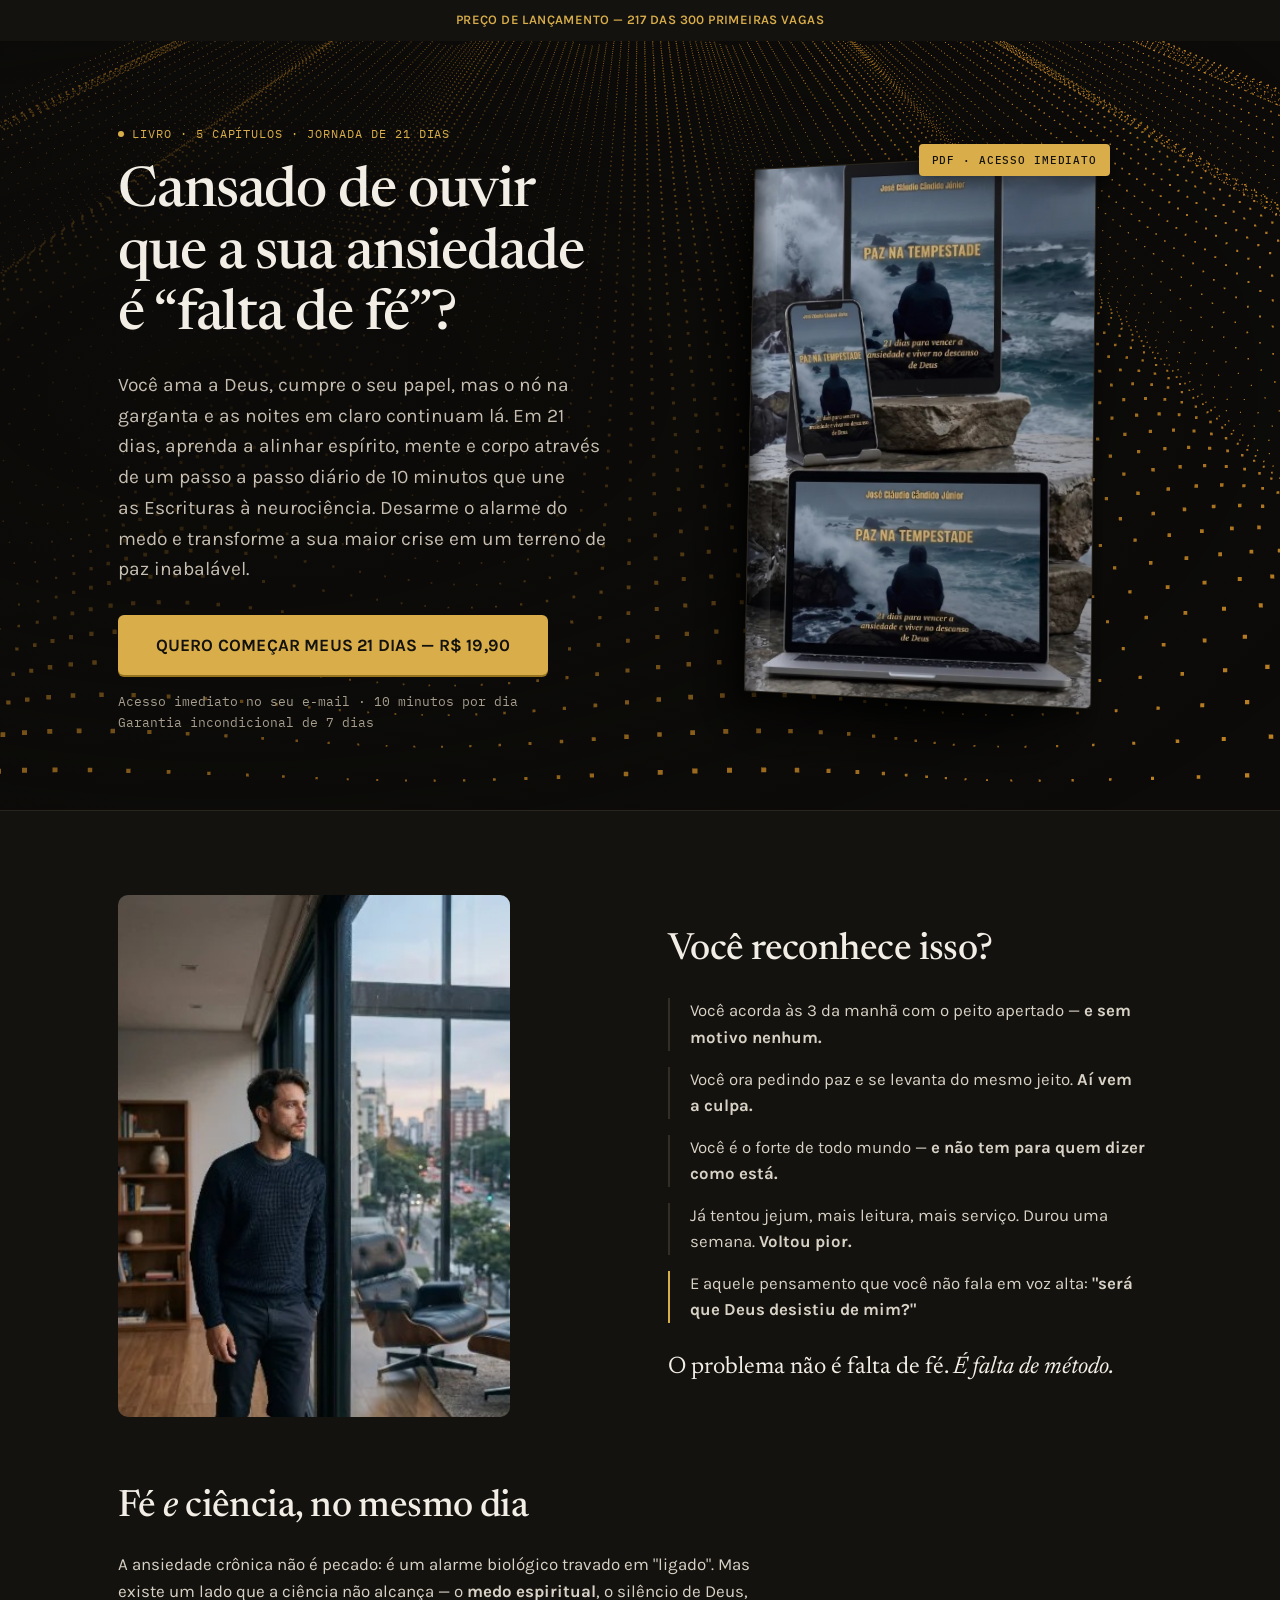
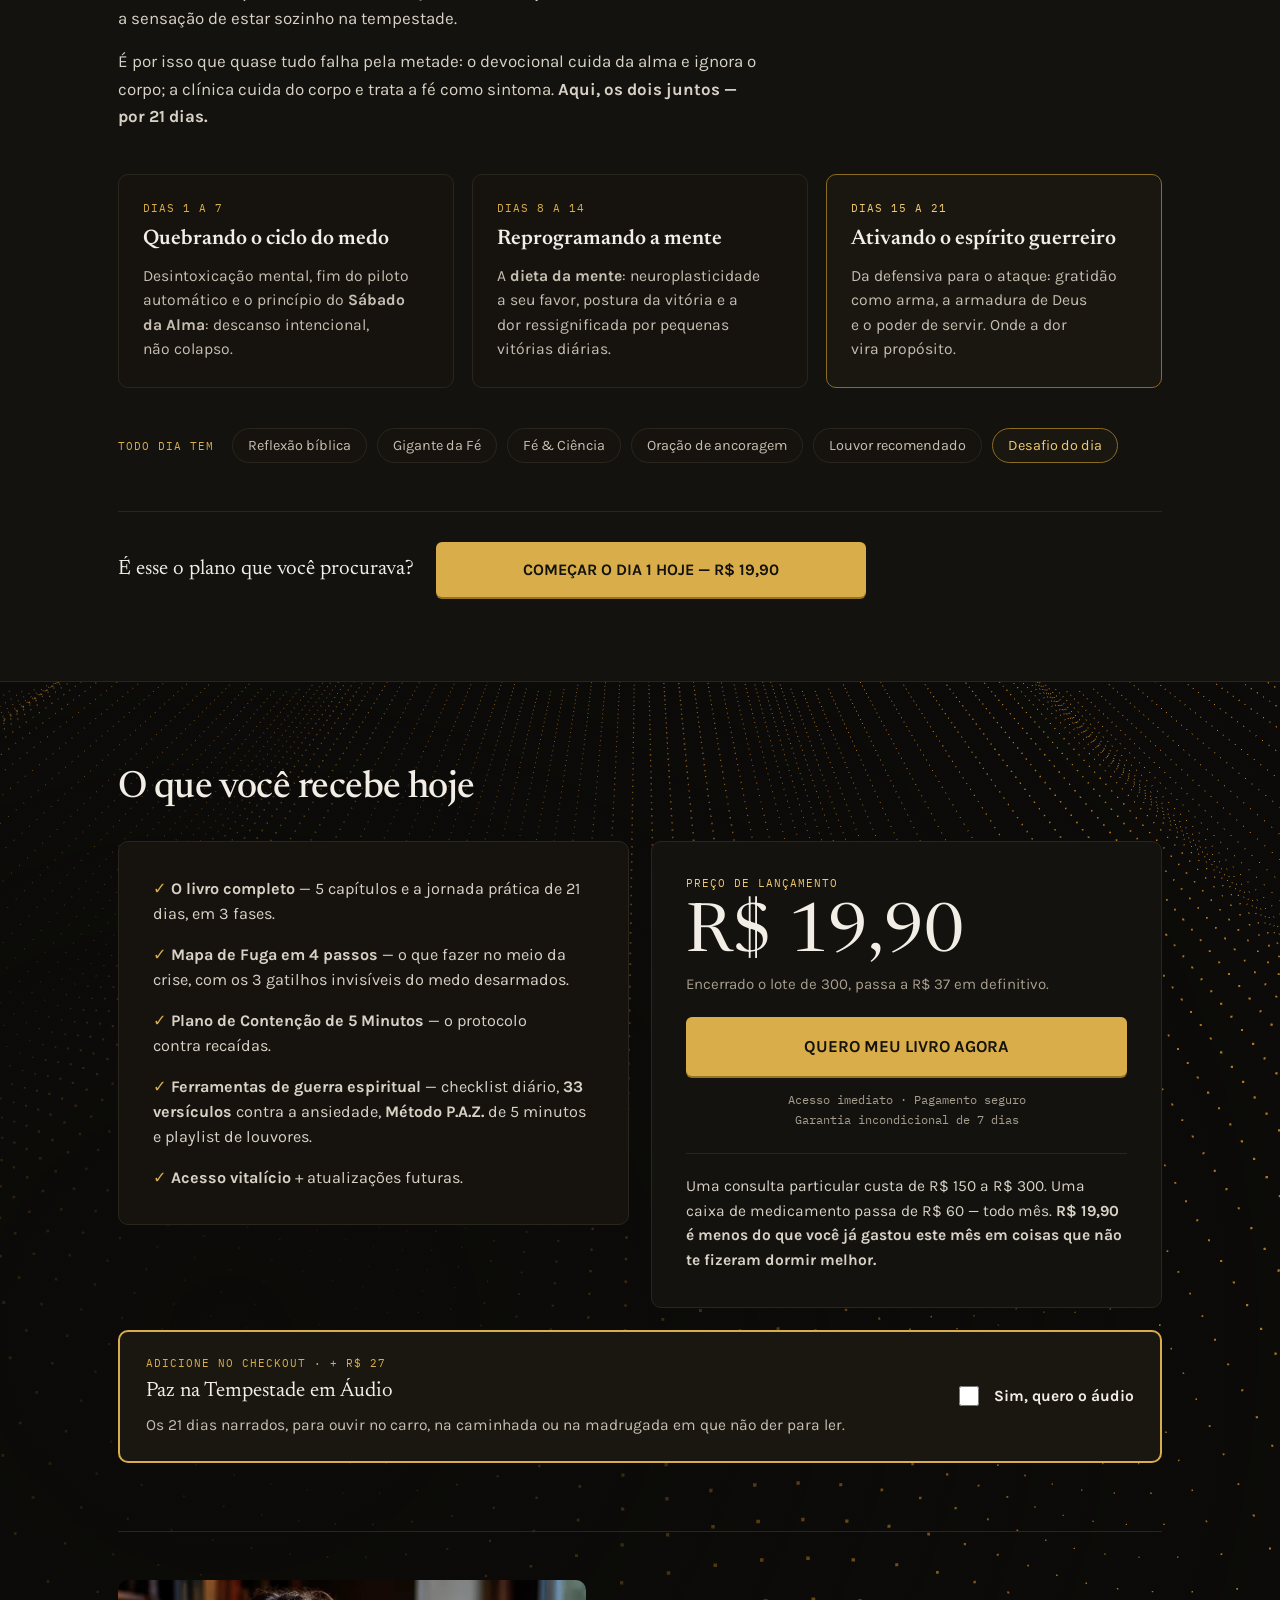
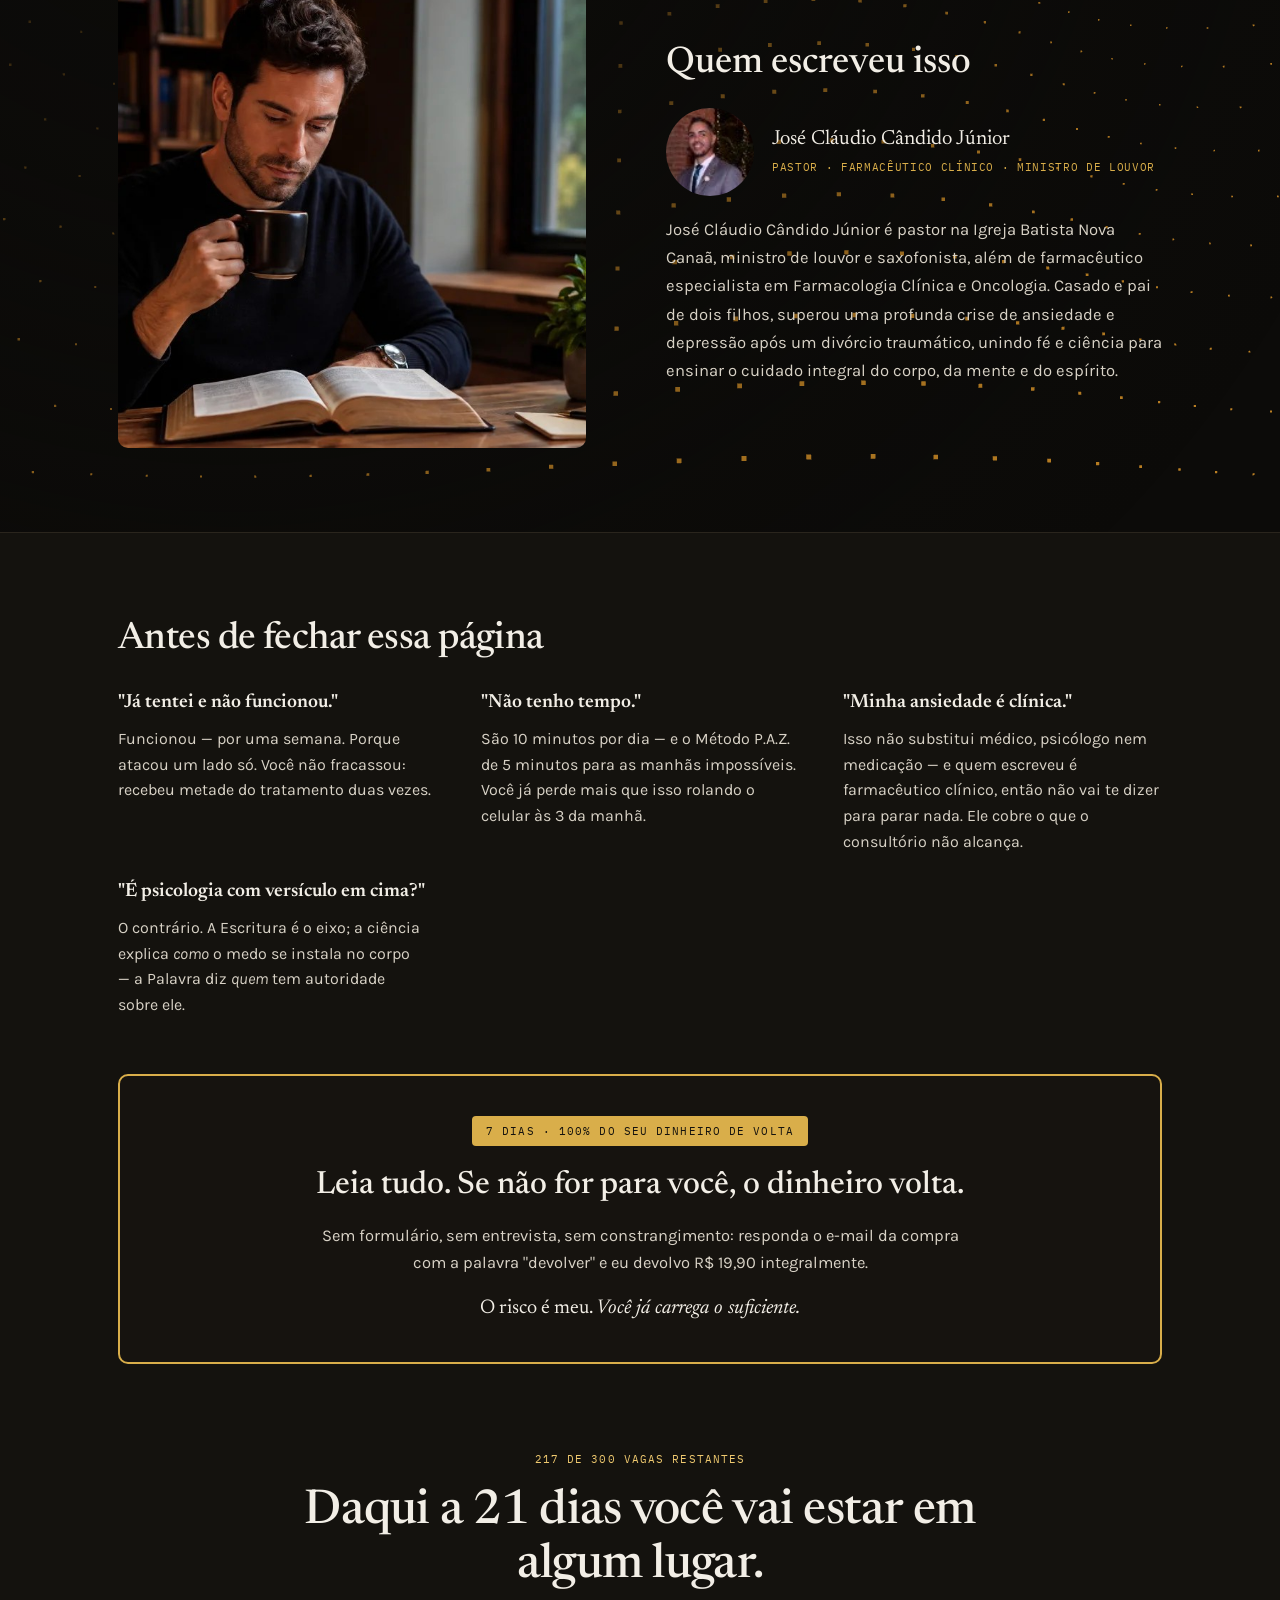
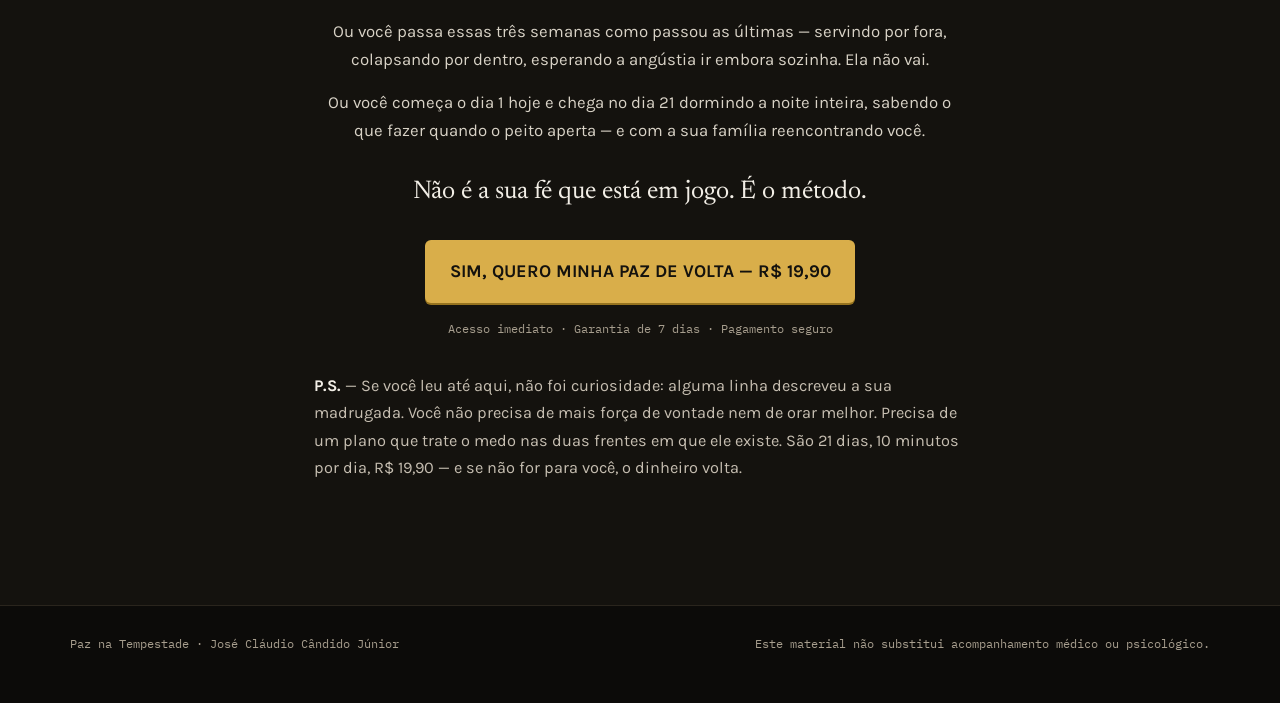
==== index.html @ a3ff8034 "primeira versão" ====
<!DOCTYPE html>
<html lang="pt-BR">
<head>
<meta charset="utf-8" />
<meta name="viewport" content="width=device-width, initial-scale=1" />
<title>Paz na Tempestade — 21 dias para vencer a ansiedade e viver no descanso de Deus</title>
<meta name="description" content="Plano prático de 21 dias que une as Escrituras à neurociência para desarmar o alarme do medo. Livro em PDF com acesso imediato, 10 minutos por dia e garantia de 7 dias." />
<meta name="author" content="José Cláudio Cândido Júnior" />
<meta name="theme-color" content="#0C0B09" />
<meta property="og:type" content="website" />
<meta property="og:title" content="Paz na Tempestade — 21 dias para vencer a ansiedade" />
<meta property="og:description" content="Fé e neurociência no mesmo plano diário de 10 minutos. Acesso imediato e garantia de 7 dias." />
<meta property="og:image" content="img/pazt-capa-ebook.jpg" />
<meta name="twitter:card" content="summary_large_image" />
<link rel="icon" href="img/favicon.svg" type="image/svg+xml" />
<link rel="preconnect" href="https://fonts.googleapis.com" />
<link rel="preconnect" href="https://fonts.gstatic.com" crossorigin />
<link href="https://fonts.googleapis.com/css2?family=Newsreader:ital,opsz,wght@0,6..72,400;0,6..72,500;0,6..72,600;1,6..72,400&amp;family=Karla:wght@400;500;600;700&amp;family=IBM+Plex+Mono:wght@400;500&amp;display=swap" rel="stylesheet" crossorigin="anonymous" />
<link rel="stylesheet" href="style.css" />
</head>
<body>


<div class="c1">

  <div class="c2">
    Preço de lançamento — 217 das 300 primeiras vagas
  </div>

  <section data-screen-label="01 · Promessa" class="c3">
    <div class="c4">
      <particle-wave color="#EFC96F" opacity="0.85" amount="150" class="c5"></particle-wave>
    </div>
    <div class="c6"></div>
    <div class="c7">
    <div class="c8">
      <div class="c9">
        <span class="c10"></span>
        Livro · 5 capítulos · jornada de 21 dias
      </div>
      <h1 class="c11">Cansado de ouvir que a sua ansiedade é “falta de fé”?</h1>
      <p class="c12">Você ama a Deus, cumpre o seu papel, mas o nó na garganta e as noites em claro continuam lá. Em 21 dias, aprenda a alinhar espírito, mente e corpo através de um passo a passo diário de 10 minutos que une as Escrituras à neurociência. Desarme o alarme do medo e transforme a sua maior crise em um terreno de paz inabalável.</p>
      <a href="https://pay.kiwify.com.br/EmpIPGx" target="_blank" rel="noopener" class="c13 h1">QUERO COMEÇAR MEUS 21 DIAS — R$ 19,90</a>
      <p class="c14">Acesso imediato no seu e-mail · 10 minutos por dia<br>Garantia incondicional de 7 dias</p>
    </div>
    <div class="c15">
      <div class="c16">
        <div class="c17"></div>
        <div class="c18">
          <div class="c19"></div>
          <div class="c20">
            <img src="img/pazt-capa-ebook.jpg" alt="Capa do ebook Paz na Tempestade" loading="eager" decoding="async" class="c21">
            <div class="c22"></div>
            <div class="c23"></div>
          </div>
        </div>
        <div class="c24">PDF · acesso imediato</div>
      </div>
    </div>
    </div>
  </section>

  <section data-screen-label="02 · Dor e método" class="c25">
    <div class="c26">
      <div class="c27">
        <div class="c28">
          <img src="img/pazt-dor-orando.jpg" alt="Pessoa orando em oração silenciosa" loading="lazy" decoding="async" class="c21">
        </div>
        <div class="c8">
          <h2 class="c29">Você reconhece isso?</h2>
          <div class="c30">
            <p class="c31">Você acorda às 3 da manhã com o peito apertado — <strong>e sem motivo nenhum.</strong></p>
            <p class="c31">Você ora pedindo paz e se levanta do mesmo jeito. <strong>Aí vem a culpa.</strong></p>
            <p class="c31">Você é o forte de todo mundo — <strong>e não tem para quem dizer como está.</strong></p>
            <p class="c31">Já tentou jejum, mais leitura, mais serviço. Durou uma semana. <strong>Voltou pior.</strong></p>
            <p class="c32">E aquele pensamento que você não fala em voz alta: <strong>"será que Deus desistiu de mim?"</strong></p>
          </div>
          <p class="c33">O problema não é falta de fé. <em>É falta de método.</em></p>
        </div>
      </div>

      <div class="c34">
        <h2 class="c35">Fé <em>e</em> ciência, no mesmo dia</h2>
        <p class="c36">A ansiedade crônica não é pecado: é um alarme biológico travado em "ligado". Mas existe um lado que a ciência não alcança — o <strong>medo espiritual</strong>, o silêncio de Deus, a sensação de estar sozinho na tempestade.</p>
        <p class="c37">É por isso que quase tudo falha pela metade: o devocional cuida da alma e ignora o corpo; a clínica cuida do corpo e trata a fé como sintoma. <strong>Aqui, os dois juntos — por 21 dias.</strong></p>
      </div>

      <div class="c38">
        <div class="c39">
          <div class="c40">Dias 1 a 7</div>
          <h3 class="c41">Quebrando o ciclo do medo</h3>
          <p class="c42">Desintoxicação mental, fim do piloto automático e o princípio do <strong>Sábado da Alma</strong>: descanso intencional, não colapso.</p>
        </div>
        <div class="c39">
          <div class="c40">Dias 8 a 14</div>
          <h3 class="c41">Reprogramando a mente</h3>
          <p class="c42">A <strong>dieta da mente</strong>: neuroplasticidade a seu favor, postura da vitória e a dor ressignificada por pequenas vitórias diárias.</p>
        </div>
        <div class="c43">
          <div class="c44">Dias 15 a 21</div>
          <h3 class="c41">Ativando o espírito guerreiro</h3>
          <p class="c42">Da defensiva para o ataque: gratidão como arma, a armadura de Deus e o poder de servir. Onde a dor vira propósito.</p>
        </div>
      </div>

      <div class="c45">
        <span class="c46">Todo dia tem</span>
        <span class="c47">Reflexão bíblica</span>
        <span class="c47">Gigante da Fé</span>
        <span class="c47">Fé &amp; Ciência</span>
        <span class="c47">Oração de ancoragem</span>
        <span class="c47">Louvor recomendado</span>
        <span class="c48">Desafio do dia</span>
      </div>

      <div class="c49">
        <span class="c50">É esse o plano que você procurava?</span>
        <a href="https://pay.kiwify.com.br/EmpIPGx" target="_blank" rel="noopener" class="c51 h1">COMEÇAR O DIA 1 HOJE — R$ 19,90</a>
      </div>
    </div>
  </section>

  <section id="oferta" data-screen-label="03 · Oferta e autor" class="c3">
    <div class="c4">
      <particle-wave color="#EFC96F" opacity="0.85" amount="150" class="c5"></particle-wave>
    </div>
    <div class="c6"></div>
    <div class="c52">
    <h2 class="c53">O que você recebe hoje</h2>
    <div class="c54">
      <div class="c55">
        <p class="c56"><strong class="c57">✓</strong> <strong>O livro completo</strong> — 5 capítulos e a jornada prática de 21 dias, em 3 fases.</p>
        <p class="c56"><strong class="c57">✓</strong> <strong>Mapa de Fuga em 4 passos</strong> — o que fazer no meio da crise, com os 3 gatilhos invisíveis do medo desarmados.</p>
        <p class="c56"><strong class="c57">✓</strong> <strong>Plano de Contenção de 5 Minutos</strong> — o protocolo contra recaídas.</p>
        <p class="c56"><strong class="c57">✓</strong> <strong>Ferramentas de guerra espiritual</strong> — checklist diário, <strong>33 versículos</strong> contra a ansiedade, <strong>Método P.A.Z.</strong> de 5 minutos e playlist de louvores.</p>
        <p class="c56"><strong class="c57">✓</strong> <strong>Acesso vitalício</strong> + atualizações futuras.</p>
      </div>
      <div class="c58">
        <div class="c59">Preço de lançamento</div>
        <div class="c60">R$ 19,90</div>
        <div class="c61">Encerrado o lote de 300, passa a R$ 37 em definitivo.</div>
        <a href="https://pay.kiwify.com.br/EmpIPGx" target="_blank" rel="noopener" class="c62 h1">QUERO MEU LIVRO AGORA</a>
        <p class="c63">Acesso imediato · Pagamento seguro<br>Garantia incondicional de 7 dias</p>
        <p class="c64">Uma consulta particular custa de R$ 150 a R$ 300. Uma caixa de medicamento passa de R$ 60 — todo mês. <strong>R$ 19,90 é menos do que você já gastou este mês em coisas que não te fizeram dormir melhor.</strong></p>
      </div>
    </div>

      <div class="c65">
        <div class="c66">
          <div class="c67">Adicione no checkout · + R$ 27</div>
          <div class="c68">Paz na Tempestade em Áudio</div>
          <p class="c69">Os 21 dias narrados, para ouvir no carro, na caminhada ou na madrugada em que não der para ler.</p>
        </div>
        <label class="c70">
          <input type="checkbox" class="c71">
          Sim, quero o áudio
        </label>
      </div>

    <div class="c72">
      <div class="c73">
        <img src="img/pazt-prova-biblia.jpg" alt="Pessoa lendo a Bíblia pela manhã" loading="lazy" decoding="async" class="c21">
      </div>
      <div class="c8">
        <h2 class="c74">Quem escreveu isso</h2>
        <div class="c75">
          <div class="c76">
            <img src="img/pazt-autor-retrato.jpg" alt="Retrato de José Cláudio Cândido Júnior" loading="lazy" decoding="async" class="c77">
          </div>
          <div>
            <div class="c78">José Cláudio Cândido Júnior</div>
            <div class="c79">Pastor · farmacêutico clínico · ministro de louvor</div>
          </div>
        </div>
        <p class="c80">José Cláudio Cândido Júnior é pastor na Igreja Batista Nova Canaã, ministro de louvor e saxofonista, além de farmacêutico especialista em Farmacologia Clínica e Oncologia. Casado e pai de dois filhos, superou uma profunda crise de ansiedade e depressão após um divórcio traumático, unindo fé e ciência para ensinar o cuidado integral do corpo, da mente e do espírito.</p>
      </div>
    </div>
    </div>
  </section>

  <section data-screen-label="04 · Objeções e decisão" class="c81">
    <div class="c26">
      <h2 class="c53">Antes de fechar essa página</h2>
      <div class="c82">
        <div>
          <h3 class="c83">"Já tentei e não funcionou."</h3>
          <p class="c84">Funcionou — por uma semana. Porque atacou um lado só. Você não fracassou: recebeu metade do tratamento duas vezes.</p>
        </div>
        <div>
          <h3 class="c83">"Não tenho tempo."</h3>
          <p class="c84">São 10 minutos por dia — e o Método P.A.Z. de 5 minutos para as manhãs impossíveis. Você já perde mais que isso rolando o celular às 3 da manhã.</p>
        </div>
        <div>
          <h3 class="c83">"Minha ansiedade é clínica."</h3>
          <p class="c84">Isso não substitui médico, psicólogo nem medicação — e quem escreveu é farmacêutico clínico, então não vai te dizer para parar nada. Ele cobre o que o consultório não alcança.</p>
        </div>
        <div>
          <h3 class="c83">"É psicologia com versículo em cima?"</h3>
          <p class="c84">O contrário. A Escritura é o eixo; a ciência explica <em>como</em> o medo se instala no corpo — a Palavra diz <em>quem</em> tem autoridade sobre ele.</p>
        </div>
      </div>

      <div class="c85">
        <div class="c86">7 dias · 100% do seu dinheiro de volta</div>
        <h3 class="c87">Leia tudo. Se não for para você, o dinheiro volta.</h3>
        <p class="c88">Sem formulário, sem entrevista, sem constrangimento: responda o e-mail da compra com a palavra "devolver" e eu devolvo R$ 19,90 integralmente.</p>
        <p class="c89">O risco é meu. <em>Você já carrega o suficiente.</em></p>
      </div>

      <div class="c90">
        <div class="c91">217 de 300 vagas restantes</div>
        <h2 class="c92">Daqui a 21 dias você vai estar em algum lugar.</h2>
        <p class="c93">Ou você passa essas três semanas como passou as últimas — servindo por fora, colapsando por dentro, esperando a angústia ir embora sozinha. Ela não vai.</p>
        <p class="c94">Ou você começa o dia 1 hoje e chega no dia 21 dormindo a noite inteira, sabendo o que fazer quando o peito aperta — e com a sua família reencontrando você.</p>
        <p class="c95">Não é a sua fé que está em jogo. É o método.</p>
        <a href="https://pay.kiwify.com.br/EmpIPGx" target="_blank" rel="noopener" class="c96 h1">SIM, QUERO MINHA PAZ DE VOLTA — R$ 19,90</a>
        <p class="c97">Acesso imediato · Garantia de 7 dias · Pagamento seguro</p>
      </div>

      <p class="c98"><strong class="c99">P.S.</strong> — Se você leu até aqui, não foi curiosidade: alguma linha descreveu a sua madrugada. Você não precisa de mais força de vontade nem de orar melhor. Precisa de um plano que trate o medo nas duas frentes em que ele existe. São 21 dias, 10 minutos por dia, R$ 19,90 — e se não for para você, o dinheiro volta.</p>
    </div>
  </section>

  <footer class="c100">
    <div class="c101">
      <span>Paz na Tempestade · José Cláudio Cândido Júnior</span>
      <span>Este material não substitui acompanhamento médico ou psicológico.</span>
    </div>
  </footer>
</div>


<script type="module" src="script.js"></script>
</body>
</html>
---- style.css ----
/* Paz na Tempestade — estilos da landing page */
*, *::before, *::after { box-sizing: border-box; }
html { scroll-behavior: smooth; }
body { margin: 0; background: #0C0B09; -webkit-font-smoothing: antialiased; -moz-osx-font-smoothing: grayscale; }
img { max-width: 100%; }
p { text-wrap: pretty; }
a { color: #D9AE4A; text-decoration: none; }
a:hover { color: #EFC96F; text-decoration: none; }
canvas { display: block; }

.c1 { font-family: Karla, system-ui, sans-serif; color: #F2EEE6; background: #0C0B09; width: 100%; overflow-x: hidden; }
.c2 { width: 100%; background: #14120E; color: #D9AE4A; padding: 11px 18px; text-align: center; font-size: clamp(11px, 3vw, 13px); letter-spacing: 0.03em; text-transform: uppercase; font-weight: 600; line-height: 1.45; }
.c3 { position: relative; isolation: isolate; overflow: hidden; background: #0C0B09; }
.c4 { position: absolute; inset: 0; z-index: 0; pointer-events: none; display: block; }
.c5 { position:absolute; inset:0; width:100%; height:100%; display:block; }
.c6 { position: absolute; inset: 0; z-index: 1; pointer-events: none; background: radial-gradient(95% 80% at 18% 45%, rgba(12,11,9,0.94) 0%, rgba(12,11,9,0.72) 38%, rgba(12,11,9,0.15) 75%, rgba(12,11,9,0) 100%); }
.c7 { position: relative; z-index: 2; max-width: 1140px; margin: 0 auto; padding: clamp(36px, 6vw, 80px) clamp(20px, 5vw, 48px) clamp(36px, 6vw, 72px); display: grid; grid-template-columns: repeat(auto-fit, minmax(min(100%, 300px), 1fr)); gap: clamp(30px, 5vw, 60px); align-items: center; }
.c8 { min-width: 0; }
.c9 { display: inline-flex; align-items: center; gap: 8px; font-family: 'IBM Plex Mono', monospace; font-size: 12px; letter-spacing: 0.08em; text-transform: uppercase; color: #D9AE4A; margin-bottom: 22px; }
.c10 { width: 6px; height: 6px; border-radius: 50%; background: #D9AE4A; display: inline-block; }
.c11 { font-family: Newsreader, Georgia, serif; font-weight: 500; font-size: clamp(1.95rem, 8vw, 3.5rem); line-height: 1.1; letter-spacing: -0.02em; overflow-wrap: break-word; margin: 0 0 22px; }
.c12 { font-size: clamp(1.05rem, 3.6vw, 1.2rem); line-height: 1.6; color: #C6BEB1; margin: 0 0 30px; max-width: 32em; }
.c13 { display: block; width: 100%; max-width: 430px; text-align: center; background: #D9AE4A; color: #14120E; font-weight: 700; font-size: clamp(0.95rem, 3.4vw, 1.08rem); letter-spacing: 0.01em; padding: 20px 24px; border-radius: 6px; box-shadow: 0 2px 0 #96731F; }
.c14 { font-family: 'IBM Plex Mono', monospace; font-size: 12.5px; color: #A79E8E; margin: 16px 0 0; line-height: 1.7; }
.c15 { min-width: 0; display: flex; align-items: center; justify-content: center; padding: clamp(16px, 4vw, 40px) 0; }
.c16 { position: relative; width: 100%; max-width: 360px; perspective: 1600px; }
.c17 { position: absolute; left: 6%; right: 6%; bottom: -6%; height: 10%; background: radial-gradient(50% 50% at 50% 50%, rgba(0,0,0,0.75), rgba(0,0,0,0) 70%); filter: blur(10px); }
.c18 { position: relative; transform: rotateY(-17deg) rotateX(3deg); transform-style: preserve-3d; box-shadow: -28px 34px 60px rgba(0,0,0,0.6), -6px 8px 18px rgba(0,0,0,0.5); }
.c19 { position: absolute; top: 0; bottom: 0; left: -17px; width: 17px; transform: rotateY(-72deg); transform-origin: right center; background: linear-gradient(90deg, #0A0907 0%, #221D14 55%, #3A3122 100%); border-radius: 2px 0 0 2px; }
.c20 { position: relative; aspect-ratio: 2 / 3; border-radius: 3px 6px 6px 3px; overflow: hidden; background: #14120E; border: 1px solid #2A251D; }
.c21 { position:absolute; inset:0; width:100%; height:100%; object-fit:cover; display:block; }
.c22 { position: absolute; inset: 0; pointer-events: none; background: linear-gradient(105deg, rgba(255,255,255,0.16) 0%, rgba(255,255,255,0.03) 16%, rgba(255,255,255,0) 34%, rgba(0,0,0,0.22) 100%); }
.c23 { position: absolute; top: 0; bottom: 0; left: 0; width: 26px; pointer-events: none; background: linear-gradient(90deg, rgba(0,0,0,0.5) 0%, rgba(0,0,0,0.12) 55%, rgba(255,255,255,0.06) 100%); }
.c24 { position: absolute; top: -14px; right: -14px; background: #D9AE4A; color: #14120E; font-family: 'IBM Plex Mono', monospace; font-size: 11px; font-weight: 500; letter-spacing: 0.08em; text-transform: uppercase; padding: 9px 13px; border-radius: 4px; box-shadow: 0 6px 18px rgba(0,0,0,0.5); }
.c25 { background: #14120E; border-top: 1px solid #2A251D; border-bottom: 1px solid #2A251D; }
.c26 { max-width: 1140px; margin: 0 auto; padding: clamp(44px, 7vw, 84px) clamp(20px, 5vw, 48px); }
.c27 { display: grid; grid-template-columns: repeat(auto-fit, minmax(min(100%, 300px), 1fr)); gap: clamp(30px, 5vw, 56px); align-items: center; }
.c28 { min-width: 0; position: relative; aspect-ratio: 3 / 4; max-height: 58vh; border-radius: 10px; overflow: hidden; }
.c29 { font-family: Newsreader, Georgia, serif; font-weight: 500; font-size: clamp(1.55rem, 6.2vw, 2.35rem); line-height: 1.18; letter-spacing: -0.015em; margin: 0 0 26px; }
.c30 { display: flex; flex-direction: column; gap: 16px; }
.c31 { margin: 0; font-size: 1.05rem; line-height: 1.55; color: #D8D2C6; padding-left: 20px; border-left: 2px solid #332E24; }
.c32 { margin: 0; font-size: 1.05rem; line-height: 1.55; color: #D8D2C6; padding-left: 20px; border-left: 2px solid #D9AE4A; }
.c33 { font-family: Newsreader, Georgia, serif; font-size: clamp(1.2rem, 5vw, 1.5rem); line-height: 1.35; margin: 28px 0 0; color: #F2EEE6; }
.c34 { max-width: 40em; margin: clamp(40px, 6vw, 68px) 0 0; }
.c35 { font-family: Newsreader, Georgia, serif; font-weight: 500; font-size: clamp(1.55rem, 6.2vw, 2.35rem); line-height: 1.18; letter-spacing: -0.015em; margin: 0 0 22px; }
.c36 { font-size: 1.06rem; line-height: 1.6; color: #D8D2C6; margin: 0 0 16px; }
.c37 { font-size: 1.06rem; line-height: 1.6; color: #D8D2C6; margin: 0; }
.c38 { display: grid; grid-template-columns: repeat(auto-fit, minmax(min(100%, 250px), 1fr)); gap: 18px; margin-top: clamp(30px, 4vw, 44px); }
.c39 { background: #16130F; border: 1px solid #2A251D; border-radius: 10px; padding: 26px 24px; }
.c40 { font-family: 'IBM Plex Mono', monospace; font-size: 11px; letter-spacing: 0.09em; text-transform: uppercase; color: #D9AE4A; margin-bottom: 12px; }
.c41 { font-family: Newsreader, Georgia, serif; font-weight: 600; font-size: 1.32rem; line-height: 1.2; margin: 0 0 12px; }
.c42 { margin: 0; font-size: 0.98rem; line-height: 1.55; color: #C6BEB1; }
.c43 { background: #1A1711; border: 1px solid #8A6C22; border-radius: 10px; padding: 26px 24px; }
.c44 { font-family: 'IBM Plex Mono', monospace; font-size: 11px; letter-spacing: 0.09em; text-transform: uppercase; color: #EFC96F; margin-bottom: 12px; }
.c45 { margin-top: clamp(28px, 4vw, 40px); display: flex; flex-wrap: wrap; gap: 12px 10px; align-items: center; }
.c46 { font-family: 'IBM Plex Mono', monospace; font-size: 11px; letter-spacing: 0.09em; text-transform: uppercase; color: #D9AE4A; margin-right: 8px; }
.c47 { border: 1px solid #2A251D; border-radius: 100px; padding: 8px 15px; font-size: 0.9rem; color: #C6BEB1; background: #16130F; }
.c48 { border: 1px solid #8A6C22; border-radius: 100px; padding: 8px 15px; font-size: 0.9rem; color: #EFC96F; background: #1A1711; }
.c49 { display: flex; flex-wrap: wrap; align-items: center; gap: 16px 22px; margin-top: clamp(32px, 4vw, 48px); padding-top: 30px; border-top: 1px solid #2A251D; }
.c50 { font-family: Newsreader, Georgia, serif; font-size: clamp(1.18rem, 4.6vw, 1.3rem); line-height: 1.3; }
.c51 { display: block; width: 100%; max-width: 430px; text-align: center; background: #D9AE4A; color: #14120E; font-weight: 700; font-size: clamp(0.95rem, 3.4vw, 1rem); padding: 18px 24px; border-radius: 6px; box-shadow: 0 2px 0 #96731F; }
.c52 { position: relative; z-index: 2; max-width: 1140px; margin: 0 auto; padding: clamp(44px, 7vw, 84px) clamp(20px, 5vw, 48px); }
.c53 { font-family: Newsreader, Georgia, serif; font-weight: 500; font-size: clamp(1.55rem, 6.2vw, 2.35rem); line-height: 1.18; letter-spacing: -0.015em; margin: 0 0 30px; }
.c54 { display: grid; grid-template-columns: repeat(auto-fit, minmax(min(100%, 300px), 1fr)); gap: 22px; align-items: start; }
.c55 { background: #16130F; border: 1px solid #2A251D; border-radius: 10px; padding: clamp(24px, 3vw, 34px); display: flex; flex-direction: column; gap: 16px; }
.c56 { margin: 0; font-size: 1.01rem; line-height: 1.55; color: #D8D2C6; }
.c57 { color: #D9AE4A; }
.c58 { background: #14120E; border: 1px solid #2A251D; border-radius: 10px; padding: clamp(24px, 3vw, 34px); }
.c59 { font-family: 'IBM Plex Mono', monospace; font-size: 11px; letter-spacing: 0.09em; text-transform: uppercase; color: #EFC96F; }
.c60 { font-family: Newsreader, Georgia, serif; font-size: clamp(2.8rem, 13vw, 4.2rem); line-height: 1; margin: 12px 0 6px; }
.c61 { font-size: 0.94rem; color: #A79E8E; margin-bottom: 24px; }
.c62 { display: block; width: 100%; text-align: center; background: #D9AE4A; color: #14120E; font-weight: 700; font-size: clamp(0.95rem, 3.4vw, 1.05rem); padding: 20px 20px; border-radius: 6px; box-shadow: 0 2px 0 #96731F; }
.c63 { font-family: 'IBM Plex Mono', monospace; font-size: 12px; color: #A79E8E; margin: 14px 0 0; line-height: 1.7; text-align: center; }
.c64 { font-size: 0.97rem; line-height: 1.6; color: #D8D2C6; margin: 22px 0 0; padding-top: 20px; border-top: 1px solid #2A251D; }
.c65 { margin-top: 22px; border: 2px solid #D9AE4A; border-radius: 10px; padding: 24px 26px; background: #1A1711; display: flex; flex-wrap: wrap; gap: 16px 28px; align-items: center; justify-content: space-between; }
.c66 { min-width: 240px; flex: 1 1 300px; }
.c67 { font-family: 'IBM Plex Mono', monospace; font-size: 11px; letter-spacing: 0.09em; text-transform: uppercase; color: #D9AE4A; margin-bottom: 10px; }
.c68 { font-family: Newsreader, Georgia, serif; font-size: 1.3rem; line-height: 1.2; margin-bottom: 8px; }
.c69 { margin: 0; font-size: 0.97rem; line-height: 1.55; color: #C6BEB1; }
.c70 { display: flex; align-items: center; gap: 12px; font-weight: 700; font-size: 0.97rem; color: #F2EEE6; cursor: pointer; }
.c71 { width: 20px; height: 20px; accent-color: #D9AE4A; }
.c72 { display: grid; grid-template-columns: repeat(auto-fit, minmax(min(100%, 300px), 1fr)); gap: clamp(28px, 5vw, 52px); align-items: center; margin-top: clamp(40px, 6vw, 68px); padding-top: clamp(32px, 4vw, 48px); border-top: 1px solid #2A251D; }
.c73 { min-width: 0; position: relative; aspect-ratio: 1 / 1; max-height: 52vh; border-radius: 10px; overflow: hidden; }
.c74 { font-family: Newsreader, Georgia, serif; font-weight: 500; font-size: clamp(1.5rem, 6vw, 2.3rem); line-height: 1.18; margin: 0 0 22px; }
.c75 { display: flex; align-items: center; gap: 18px; margin-bottom: 20px; }
.c76 { position: relative; width: 88px; height: 88px; flex: 0 0 88px; border-radius: 50%; overflow: hidden; }
.c77 { position:absolute; inset:0; width:100%; height:100%; object-fit:cover; object-position:50% 8%; display:block; }
.c78 { font-family: Newsreader, Georgia, serif; font-size: 1.28rem; line-height: 1.2; }
.c79 { font-family: 'IBM Plex Mono', monospace; font-size: 11px; letter-spacing: 0.06em; text-transform: uppercase; color: #D9AE4A; line-height: 1.7; margin-top: 7px; }
.c80 { margin: 0; font-size: 1.04rem; line-height: 1.7; color: #D8D2C6; }
.c81 { background: #14120E; border-top: 1px solid #2A251D; }
.c82 { display: grid; grid-template-columns: repeat(auto-fit, minmax(min(100%, 300px), 1fr)); gap: 26px 44px; }
.c83 { font-family: Newsreader, Georgia, serif; font-weight: 600; font-size: 1.2rem; line-height: 1.3; margin: 0 0 10px; }
.c84 { margin: 0; font-size: 1rem; line-height: 1.6; color: #D8D2C6; }
.c85 { border: 2px solid #D9AE4A; border-radius: 10px; padding: clamp(26px, 4vw, 40px); background: #16130F; margin-top: clamp(36px, 5vw, 56px); text-align: center; }
.c86 { display: inline-block; font-family: 'IBM Plex Mono', monospace; font-size: 11px; letter-spacing: 0.1em; text-transform: uppercase; color: #14120E; background: #D9AE4A; padding: 8px 14px; border-radius: 4px; margin-bottom: 20px; }
.c87 { font-family: Newsreader, Georgia, serif; font-weight: 500; font-size: clamp(1.4rem, 5.4vw, 2rem); line-height: 1.2; margin: 0 0 18px; }
.c88 { font-size: 1.03rem; line-height: 1.65; color: #D8D2C6; margin: 0 auto 18px; max-width: 40em; }
.c89 { font-family: Newsreader, Georgia, serif; font-size: 1.25rem; line-height: 1.4; margin: 0; }
.c90 { max-width: 780px; margin: 0 auto; padding: clamp(44px, 7vw, 88px) 0 clamp(20px, 3vw, 32px); text-align: center; }
.c91 { font-family: 'IBM Plex Mono', monospace; font-size: 11px; letter-spacing: 0.1em; text-transform: uppercase; color: #EFC96F; margin-bottom: 20px; }
.c92 { font-family: Newsreader, Georgia, serif; font-weight: 500; font-size: clamp(1.75rem, 7vw, 3rem); line-height: 1.12; letter-spacing: -0.015em; margin: 0 0 24px; }
.c93 { font-size: 1.05rem; line-height: 1.65; color: #D8D2C6; margin: 0 auto 16px; max-width: 38em; }
.c94 { font-size: 1.05rem; line-height: 1.65; color: #D8D2C6; margin: 0 auto 30px; max-width: 38em; }
.c95 { font-family: Newsreader, Georgia, serif; font-size: clamp(1.2rem, 5vw, 1.6rem); line-height: 1.4; margin: 0 0 30px; }
.c96 { display: block; width: 100%; max-width: 430px; margin: 0 auto; text-align: center; background: #D9AE4A; color: #14120E; font-weight: 700; font-size: clamp(0.95rem, 3.4vw, 1.12rem); padding: 21px 24px; border-radius: 6px; box-shadow: 0 2px 0 #96731F; }
.c97 { font-family: 'IBM Plex Mono', monospace; font-size: 12px; color: #A79E8E; margin: 16px 0 0; line-height: 1.7; }
.c98 { max-width: 40em; margin: 0 auto; font-size: 1.02rem; line-height: 1.68; color: #C6BEB1; padding-bottom: clamp(20px, 4vw, 40px); }
.c99 { color: #F2EEE6; }
.c100 { border-top: 1px solid #2A251D; padding: 28px clamp(20px, 5vw, 48px) 48px; background: #0C0B09; }
.c101 { max-width: 1140px; margin: 0 auto; display: flex; flex-wrap: wrap; gap: 12px 32px; justify-content: space-between; font-family: 'IBM Plex Mono', monospace; font-size: 12px; color: #A79E8E; line-height: 1.7; }

.h1:hover { background: #EFC96F; }

@media (prefers-reduced-motion: reduce) {
  html { scroll-behavior: auto; }
}
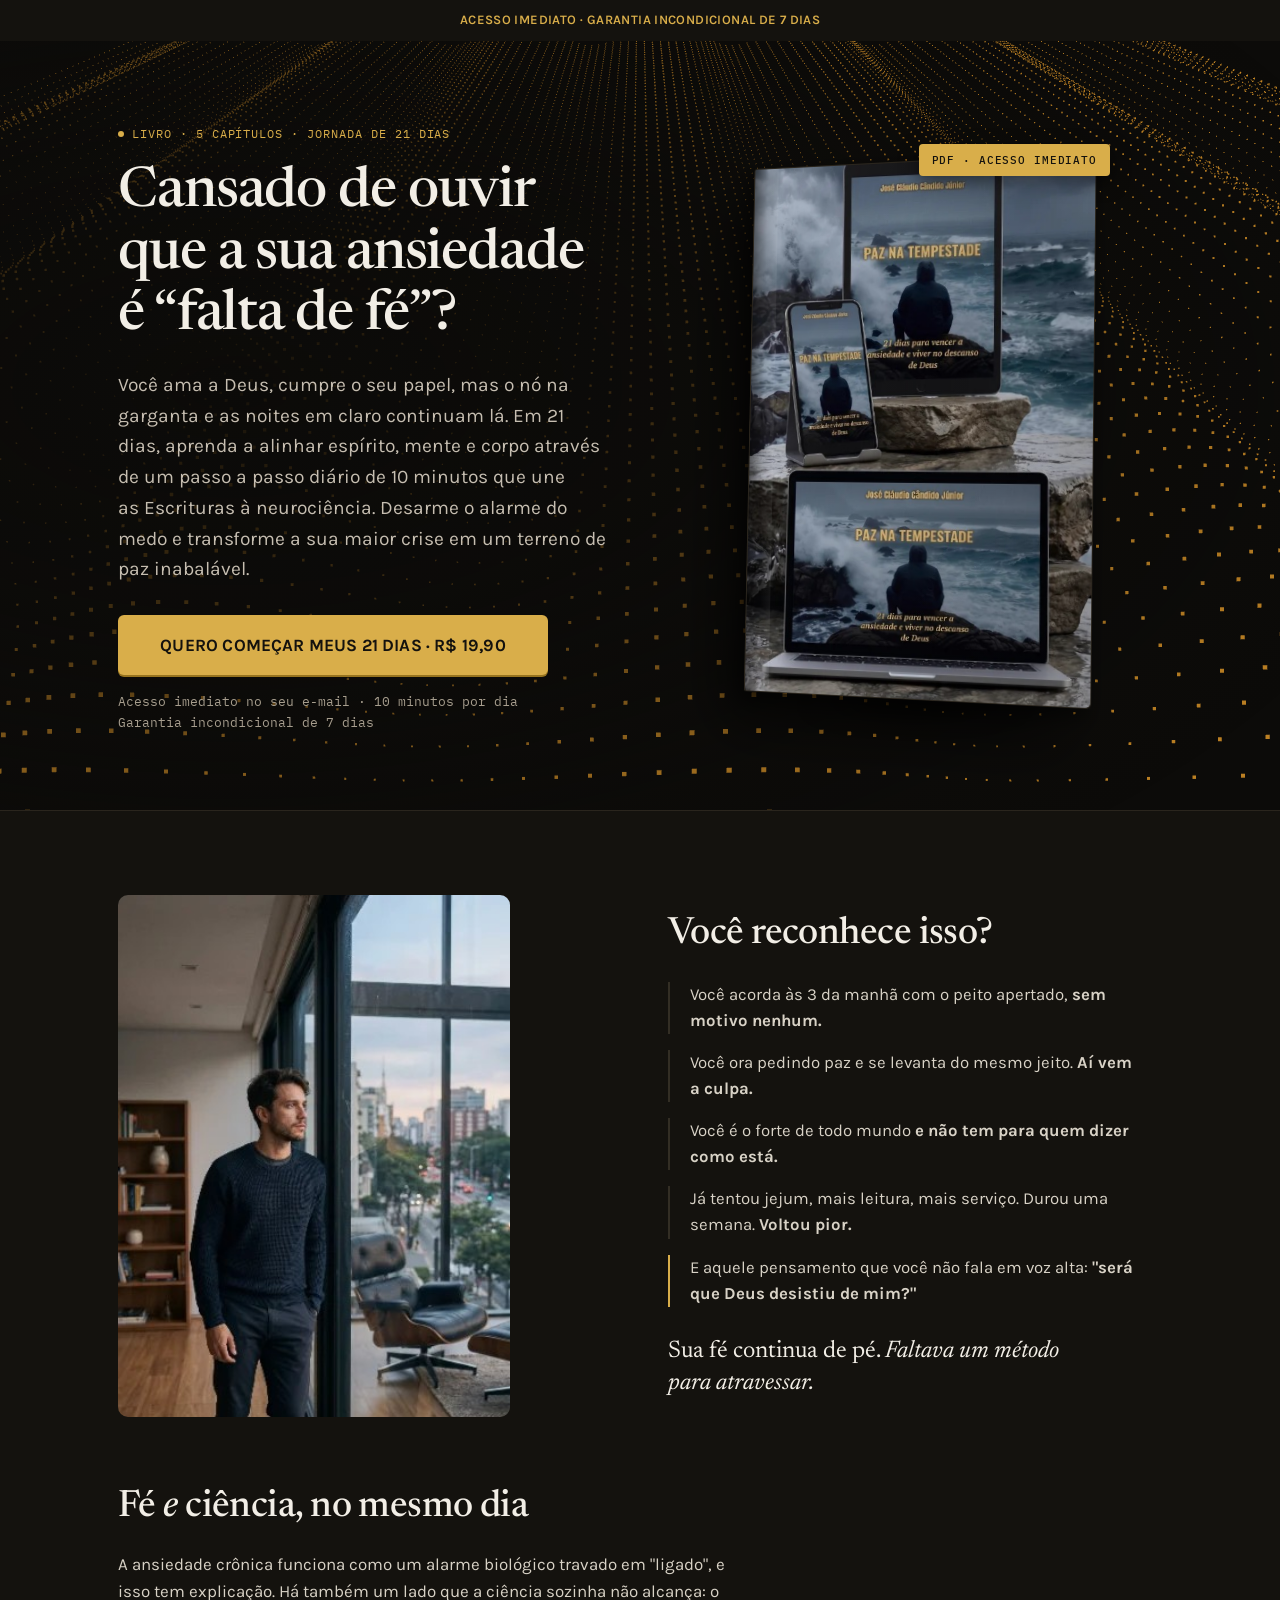
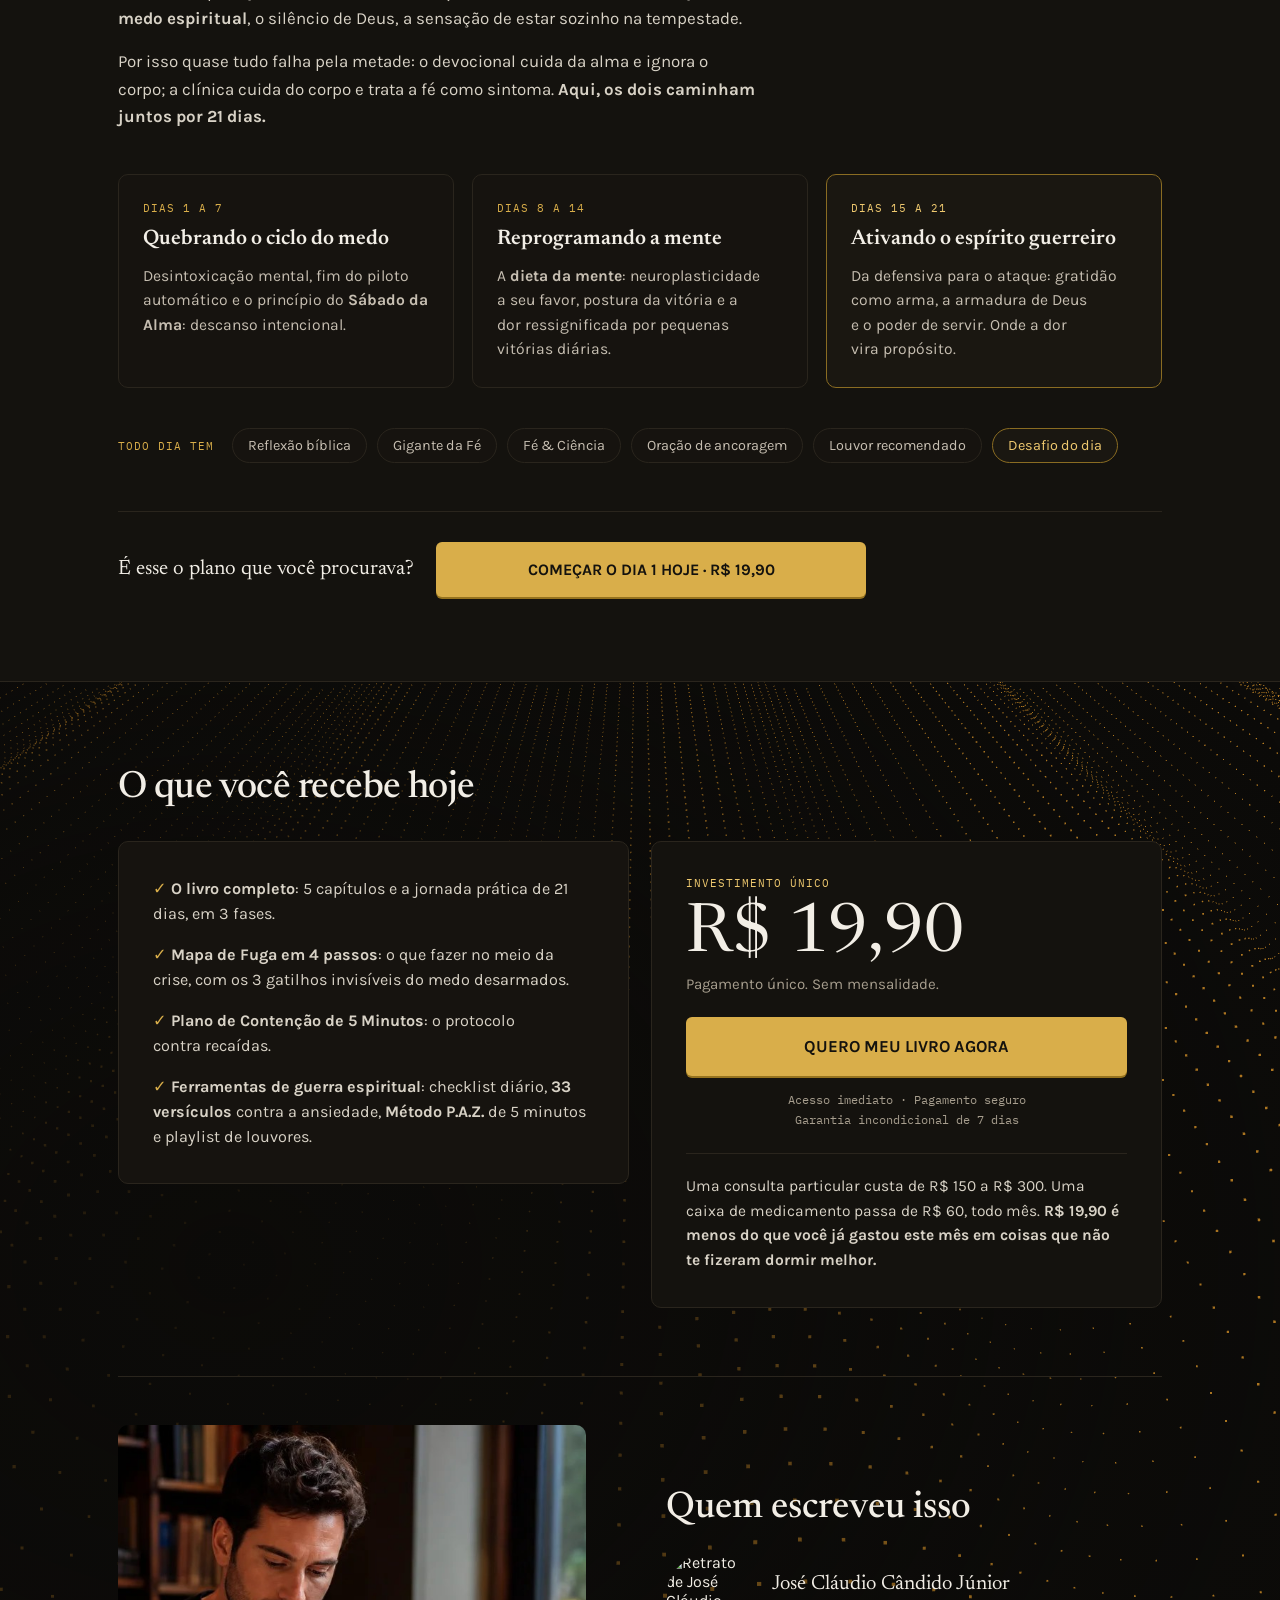
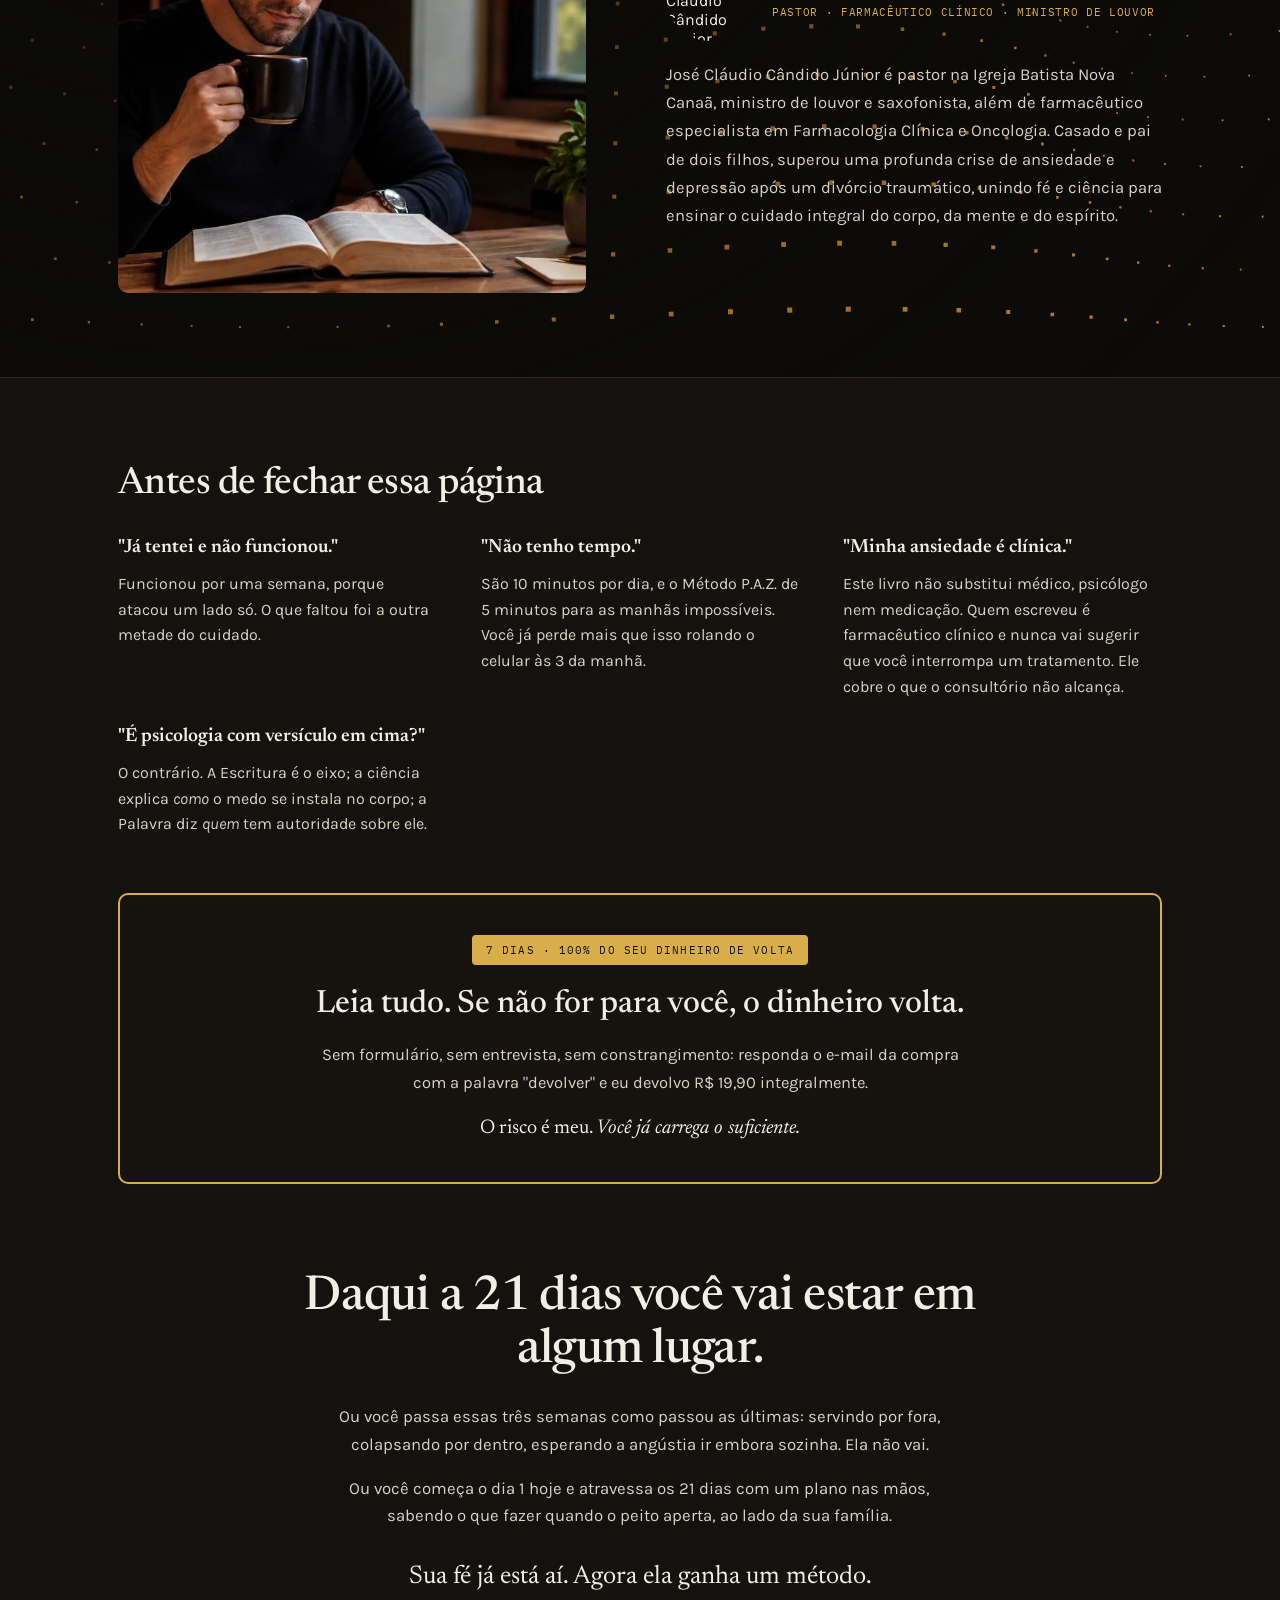
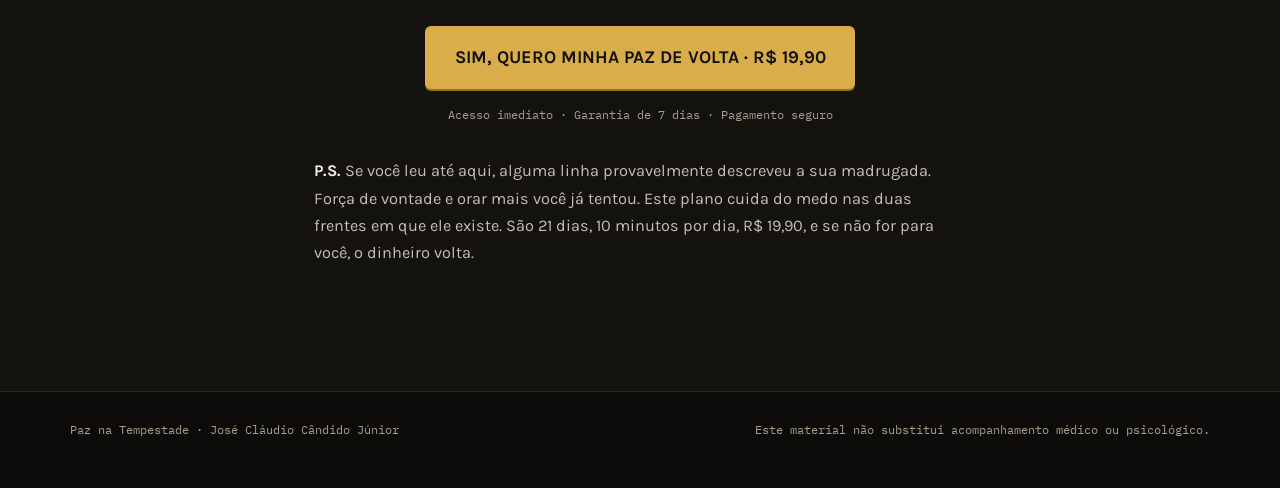
==== commit cafce1c0: "Update title and text formatting in index.html" ====
--- a/index.html
+++ b/index.html
@@ -3,12 +3,12 @@
 <head>
 <meta charset="utf-8" />
 <meta name="viewport" content="width=device-width, initial-scale=1" />
-<title>Paz na Tempestade — 21 dias para vencer a ansiedade e viver no descanso de Deus</title>
+<title>Paz na Tempestade | 21 dias para vencer a ansiedade e viver no descanso de Deus</title>
 <meta name="description" content="Plano prático de 21 dias que une as Escrituras à neurociência para desarmar o alarme do medo. Livro em PDF com acesso imediato, 10 minutos por dia e garantia de 7 dias." />
 <meta name="author" content="José Cláudio Cândido Júnior" />
 <meta name="theme-color" content="#0C0B09" />
 <meta property="og:type" content="website" />
-<meta property="og:title" content="Paz na Tempestade — 21 dias para vencer a ansiedade" />
+<meta property="og:title" content="Paz na Tempestade | 21 dias para vencer a ansiedade" />
 <meta property="og:description" content="Fé e neurociência no mesmo plano diário de 10 minutos. Acesso imediato e garantia de 7 dias." />
 <meta property="og:image" content="img/pazt-capa-ebook.jpg" />
 <meta name="twitter:card" content="summary_large_image" />
@@ -24,7 +24,7 @@
 <div class="c1">
 
   <div class="c2">
-    Preço de lançamento — 217 das 300 primeiras vagas
+    Acesso imediato · Garantia incondicional de 7 dias
   </div>
 
   <section data-screen-label="01 · Promessa" class="c3">
@@ -40,7 +40,7 @@
       </div>
       <h1 class="c11">Cansado de ouvir que a sua ansiedade é “falta de fé”?</h1>
       <p class="c12">Você ama a Deus, cumpre o seu papel, mas o nó na garganta e as noites em claro continuam lá. Em 21 dias, aprenda a alinhar espírito, mente e corpo através de um passo a passo diário de 10 minutos que une as Escrituras à neurociência. Desarme o alarme do medo e transforme a sua maior crise em um terreno de paz inabalável.</p>
-      <a href="https://pay.kiwify.com.br/EmpIPGx" target="_blank" rel="noopener" class="c13 h1">QUERO COMEÇAR MEUS 21 DIAS — R$ 19,90</a>
+      <a href="https://pay.kiwify.com.br/EmpIPGx" target="_blank" rel="noopener" class="c13 h1">QUERO COMEÇAR MEUS 21 DIAS · R$ 19,90</a>
       <p class="c14">Acesso imediato no seu e-mail · 10 minutos por dia<br>Garantia incondicional de 7 dias</p>
     </div>
     <div class="c15">
@@ -69,27 +69,27 @@
         <div class="c8">
           <h2 class="c29">Você reconhece isso?</h2>
           <div class="c30">
-            <p class="c31">Você acorda às 3 da manhã com o peito apertado — <strong>e sem motivo nenhum.</strong></p>
+            <p class="c31">Você acorda às 3 da manhã com o peito apertado, <strong>sem motivo nenhum.</strong></p>
             <p class="c31">Você ora pedindo paz e se levanta do mesmo jeito. <strong>Aí vem a culpa.</strong></p>
-            <p class="c31">Você é o forte de todo mundo — <strong>e não tem para quem dizer como está.</strong></p>
+            <p class="c31">Você é o forte de todo mundo <strong>e não tem para quem dizer como está.</strong></p>
             <p class="c31">Já tentou jejum, mais leitura, mais serviço. Durou uma semana. <strong>Voltou pior.</strong></p>
             <p class="c32">E aquele pensamento que você não fala em voz alta: <strong>"será que Deus desistiu de mim?"</strong></p>
           </div>
-          <p class="c33">O problema não é falta de fé. <em>É falta de método.</em></p>
+          <p class="c33">Sua fé continua de pé. <em>Faltava um método para atravessar.</em></p>
         </div>
       </div>
 
       <div class="c34">
         <h2 class="c35">Fé <em>e</em> ciência, no mesmo dia</h2>
-        <p class="c36">A ansiedade crônica não é pecado: é um alarme biológico travado em "ligado". Mas existe um lado que a ciência não alcança — o <strong>medo espiritual</strong>, o silêncio de Deus, a sensação de estar sozinho na tempestade.</p>
-        <p class="c37">É por isso que quase tudo falha pela metade: o devocional cuida da alma e ignora o corpo; a clínica cuida do corpo e trata a fé como sintoma. <strong>Aqui, os dois juntos — por 21 dias.</strong></p>
+        <p class="c36">A ansiedade crônica funciona como um alarme biológico travado em "ligado", e isso tem explicação. Há também um lado que a ciência sozinha não alcança: o <strong>medo espiritual</strong>, o silêncio de Deus, a sensação de estar sozinho na tempestade.</p>
+        <p class="c37">Por isso quase tudo falha pela metade: o devocional cuida da alma e ignora o corpo; a clínica cuida do corpo e trata a fé como sintoma. <strong>Aqui, os dois caminham juntos por 21 dias.</strong></p>
       </div>
 
       <div class="c38">
         <div class="c39">
           <div class="c40">Dias 1 a 7</div>
           <h3 class="c41">Quebrando o ciclo do medo</h3>
-          <p class="c42">Desintoxicação mental, fim do piloto automático e o princípio do <strong>Sábado da Alma</strong>: descanso intencional, não colapso.</p>
+          <p class="c42">Desintoxicação mental, fim do piloto automático e o princípio do <strong>Sábado da Alma</strong>: descanso intencional.</p>
         </div>
         <div class="c39">
           <div class="c40">Dias 8 a 14</div>
@@ -115,7 +115,7 @@
 
       <div class="c49">
         <span class="c50">É esse o plano que você procurava?</span>
-        <a href="https://pay.kiwify.com.br/EmpIPGx" target="_blank" rel="noopener" class="c51 h1">COMEÇAR O DIA 1 HOJE — R$ 19,90</a>
+        <a href="https://pay.kiwify.com.br/EmpIPGx" target="_blank" rel="noopener" class="c51 h1">COMEÇAR O DIA 1 HOJE · R$ 19,90</a>
       </div>
     </div>
   </section>
@@ -129,33 +129,20 @@
     <h2 class="c53">O que você recebe hoje</h2>
     <div class="c54">
       <div class="c55">
-        <p class="c56"><strong class="c57">✓</strong> <strong>O livro completo</strong> — 5 capítulos e a jornada prática de 21 dias, em 3 fases.</p>
-        <p class="c56"><strong class="c57">✓</strong> <strong>Mapa de Fuga em 4 passos</strong> — o que fazer no meio da crise, com os 3 gatilhos invisíveis do medo desarmados.</p>
-        <p class="c56"><strong class="c57">✓</strong> <strong>Plano de Contenção de 5 Minutos</strong> — o protocolo contra recaídas.</p>
-        <p class="c56"><strong class="c57">✓</strong> <strong>Ferramentas de guerra espiritual</strong> — checklist diário, <strong>33 versículos</strong> contra a ansiedade, <strong>Método P.A.Z.</strong> de 5 minutos e playlist de louvores.</p>
-        <p class="c56"><strong class="c57">✓</strong> <strong>Acesso vitalício</strong> + atualizações futuras.</p>
+        <p class="c56"><strong class="c57">✓</strong> <strong>O livro completo</strong>: 5 capítulos e a jornada prática de 21 dias, em 3 fases.</p>
+        <p class="c56"><strong class="c57">✓</strong> <strong>Mapa de Fuga em 4 passos</strong>: o que fazer no meio da crise, com os 3 gatilhos invisíveis do medo desarmados.</p>
+        <p class="c56"><strong class="c57">✓</strong> <strong>Plano de Contenção de 5 Minutos</strong>: o protocolo contra recaídas.</p>
+        <p class="c56"><strong class="c57">✓</strong> <strong>Ferramentas de guerra espiritual</strong>: checklist diário, <strong>33 versículos</strong> contra a ansiedade, <strong>Método P.A.Z.</strong> de 5 minutos e playlist de louvores.</p>
       </div>
       <div class="c58">
-        <div class="c59">Preço de lançamento</div>
+        <div class="c59">Investimento único</div>
         <div class="c60">R$ 19,90</div>
-        <div class="c61">Encerrado o lote de 300, passa a R$ 37 em definitivo.</div>
+        <div class="c61">Pagamento único. Sem mensalidade.</div>
         <a href="https://pay.kiwify.com.br/EmpIPGx" target="_blank" rel="noopener" class="c62 h1">QUERO MEU LIVRO AGORA</a>
         <p class="c63">Acesso imediato · Pagamento seguro<br>Garantia incondicional de 7 dias</p>
-        <p class="c64">Uma consulta particular custa de R$ 150 a R$ 300. Uma caixa de medicamento passa de R$ 60 — todo mês. <strong>R$ 19,90 é menos do que você já gastou este mês em coisas que não te fizeram dormir melhor.</strong></p>
-      </div>
-    </div>
-
-      <div class="c65">
-        <div class="c66">
-          <div class="c67">Adicione no checkout · + R$ 27</div>
-          <div class="c68">Paz na Tempestade em Áudio</div>
-          <p class="c69">Os 21 dias narrados, para ouvir no carro, na caminhada ou na madrugada em que não der para ler.</p>
-        </div>
-        <label class="c70">
-          <input type="checkbox" class="c71">
-          Sim, quero o áudio
-        </label>
-      </div>
+        <p class="c64">Uma consulta particular custa de R$ 150 a R$ 300. Uma caixa de medicamento passa de R$ 60, todo mês. <strong>R$ 19,90 é menos do que você já gastou este mês em coisas que não te fizeram dormir melhor.</strong></p>
+      </div>
+    </div>
 
     <div class="c72">
       <div class="c73">
@@ -165,7 +152,7 @@
         <h2 class="c74">Quem escreveu isso</h2>
         <div class="c75">
           <div class="c76">
-            <img src="img/pazt-autor-retrato.jpg" alt="Retrato de José Cláudio Cândido Júnior" loading="lazy" decoding="async" class="c77">
+            <img src="img/pazt-autor-rosto.jpg" alt="Retrato de José Cláudio Cândido Júnior" loading="lazy" decoding="async" class="c77">
           </div>
           <div>
             <div class="c78">José Cláudio Cândido Júnior</div>
@@ -184,19 +171,19 @@
       <div class="c82">
         <div>
           <h3 class="c83">"Já tentei e não funcionou."</h3>
-          <p class="c84">Funcionou — por uma semana. Porque atacou um lado só. Você não fracassou: recebeu metade do tratamento duas vezes.</p>
+          <p class="c84">Funcionou por uma semana, porque atacou um lado só. O que faltou foi a outra metade do cuidado.</p>
         </div>
         <div>
           <h3 class="c83">"Não tenho tempo."</h3>
-          <p class="c84">São 10 minutos por dia — e o Método P.A.Z. de 5 minutos para as manhãs impossíveis. Você já perde mais que isso rolando o celular às 3 da manhã.</p>
+          <p class="c84">São 10 minutos por dia, e o Método P.A.Z. de 5 minutos para as manhãs impossíveis. Você já perde mais que isso rolando o celular às 3 da manhã.</p>
         </div>
         <div>
           <h3 class="c83">"Minha ansiedade é clínica."</h3>
-          <p class="c84">Isso não substitui médico, psicólogo nem medicação — e quem escreveu é farmacêutico clínico, então não vai te dizer para parar nada. Ele cobre o que o consultório não alcança.</p>
+          <p class="c84">Este livro não substitui médico, psicólogo nem medicação. Quem escreveu é farmacêutico clínico e nunca vai sugerir que você interrompa um tratamento. Ele cobre o que o consultório não alcança.</p>
         </div>
         <div>
           <h3 class="c83">"É psicologia com versículo em cima?"</h3>
-          <p class="c84">O contrário. A Escritura é o eixo; a ciência explica <em>como</em> o medo se instala no corpo — a Palavra diz <em>quem</em> tem autoridade sobre ele.</p>
+          <p class="c84">O contrário. A Escritura é o eixo; a ciência explica <em>como</em> o medo se instala no corpo; a Palavra diz <em>quem</em> tem autoridade sobre ele.</p>
         </div>
       </div>
 
@@ -208,16 +195,15 @@
       </div>
 
       <div class="c90">
-        <div class="c91">217 de 300 vagas restantes</div>
         <h2 class="c92">Daqui a 21 dias você vai estar em algum lugar.</h2>
-        <p class="c93">Ou você passa essas três semanas como passou as últimas — servindo por fora, colapsando por dentro, esperando a angústia ir embora sozinha. Ela não vai.</p>
-        <p class="c94">Ou você começa o dia 1 hoje e chega no dia 21 dormindo a noite inteira, sabendo o que fazer quando o peito aperta — e com a sua família reencontrando você.</p>
-        <p class="c95">Não é a sua fé que está em jogo. É o método.</p>
-        <a href="https://pay.kiwify.com.br/EmpIPGx" target="_blank" rel="noopener" class="c96 h1">SIM, QUERO MINHA PAZ DE VOLTA — R$ 19,90</a>
+        <p class="c93">Ou você passa essas três semanas como passou as últimas: servindo por fora, colapsando por dentro, esperando a angústia ir embora sozinha. Ela não vai.</p>
+        <p class="c94">Ou você começa o dia 1 hoje e atravessa os 21 dias com um plano nas mãos, sabendo o que fazer quando o peito aperta, ao lado da sua família.</p>
+        <p class="c95">Sua fé já está aí. Agora ela ganha um método.</p>
+        <a href="https://pay.kiwify.com.br/EmpIPGx" target="_blank" rel="noopener" class="c96 h1">SIM, QUERO MINHA PAZ DE VOLTA · R$ 19,90</a>
         <p class="c97">Acesso imediato · Garantia de 7 dias · Pagamento seguro</p>
       </div>
 
-      <p class="c98"><strong class="c99">P.S.</strong> — Se você leu até aqui, não foi curiosidade: alguma linha descreveu a sua madrugada. Você não precisa de mais força de vontade nem de orar melhor. Precisa de um plano que trate o medo nas duas frentes em que ele existe. São 21 dias, 10 minutos por dia, R$ 19,90 — e se não for para você, o dinheiro volta.</p>
+      <p class="c98"><strong class="c99">P.S.</strong> Se você leu até aqui, alguma linha provavelmente descreveu a sua madrugada. Força de vontade e orar mais você já tentou. Este plano cuida do medo nas duas frentes em que ele existe. São 21 dias, 10 minutos por dia, R$ 19,90, e se não for para você, o dinheiro volta.</p>
     </div>
   </section>
 
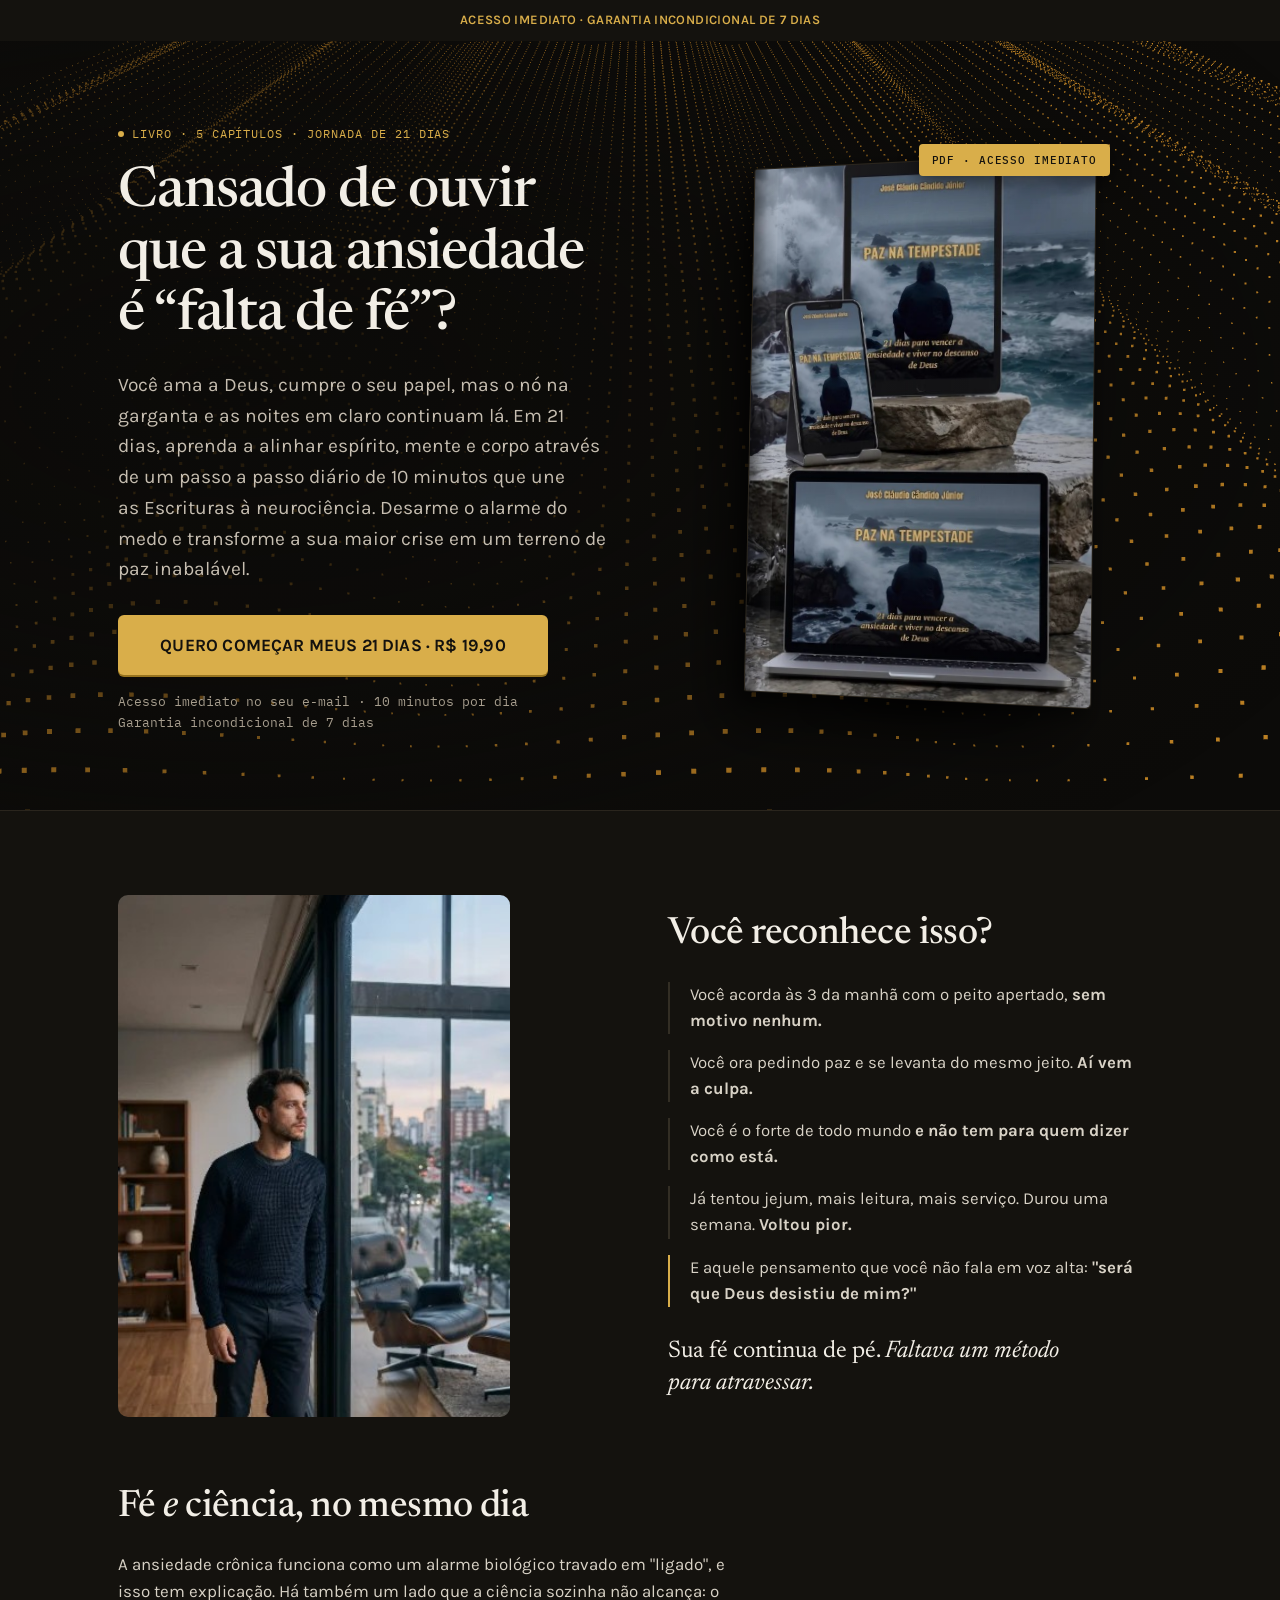
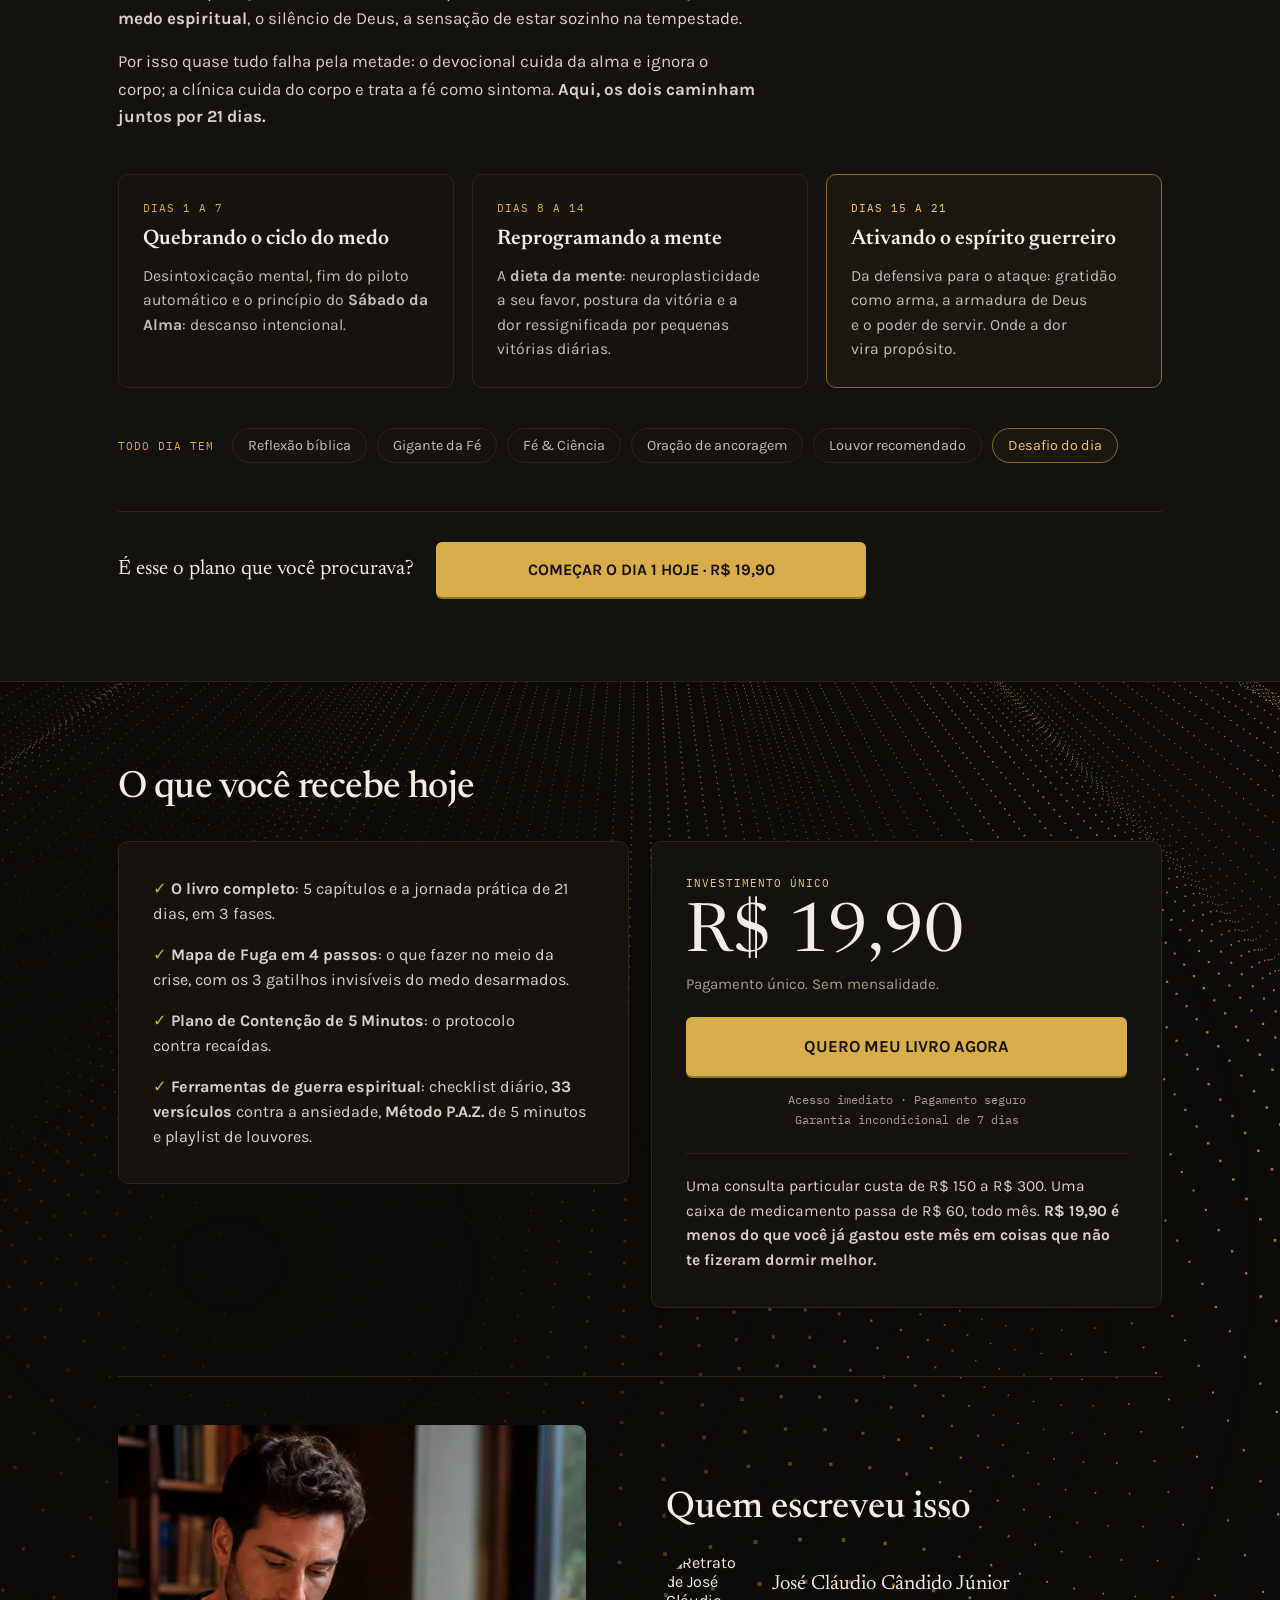
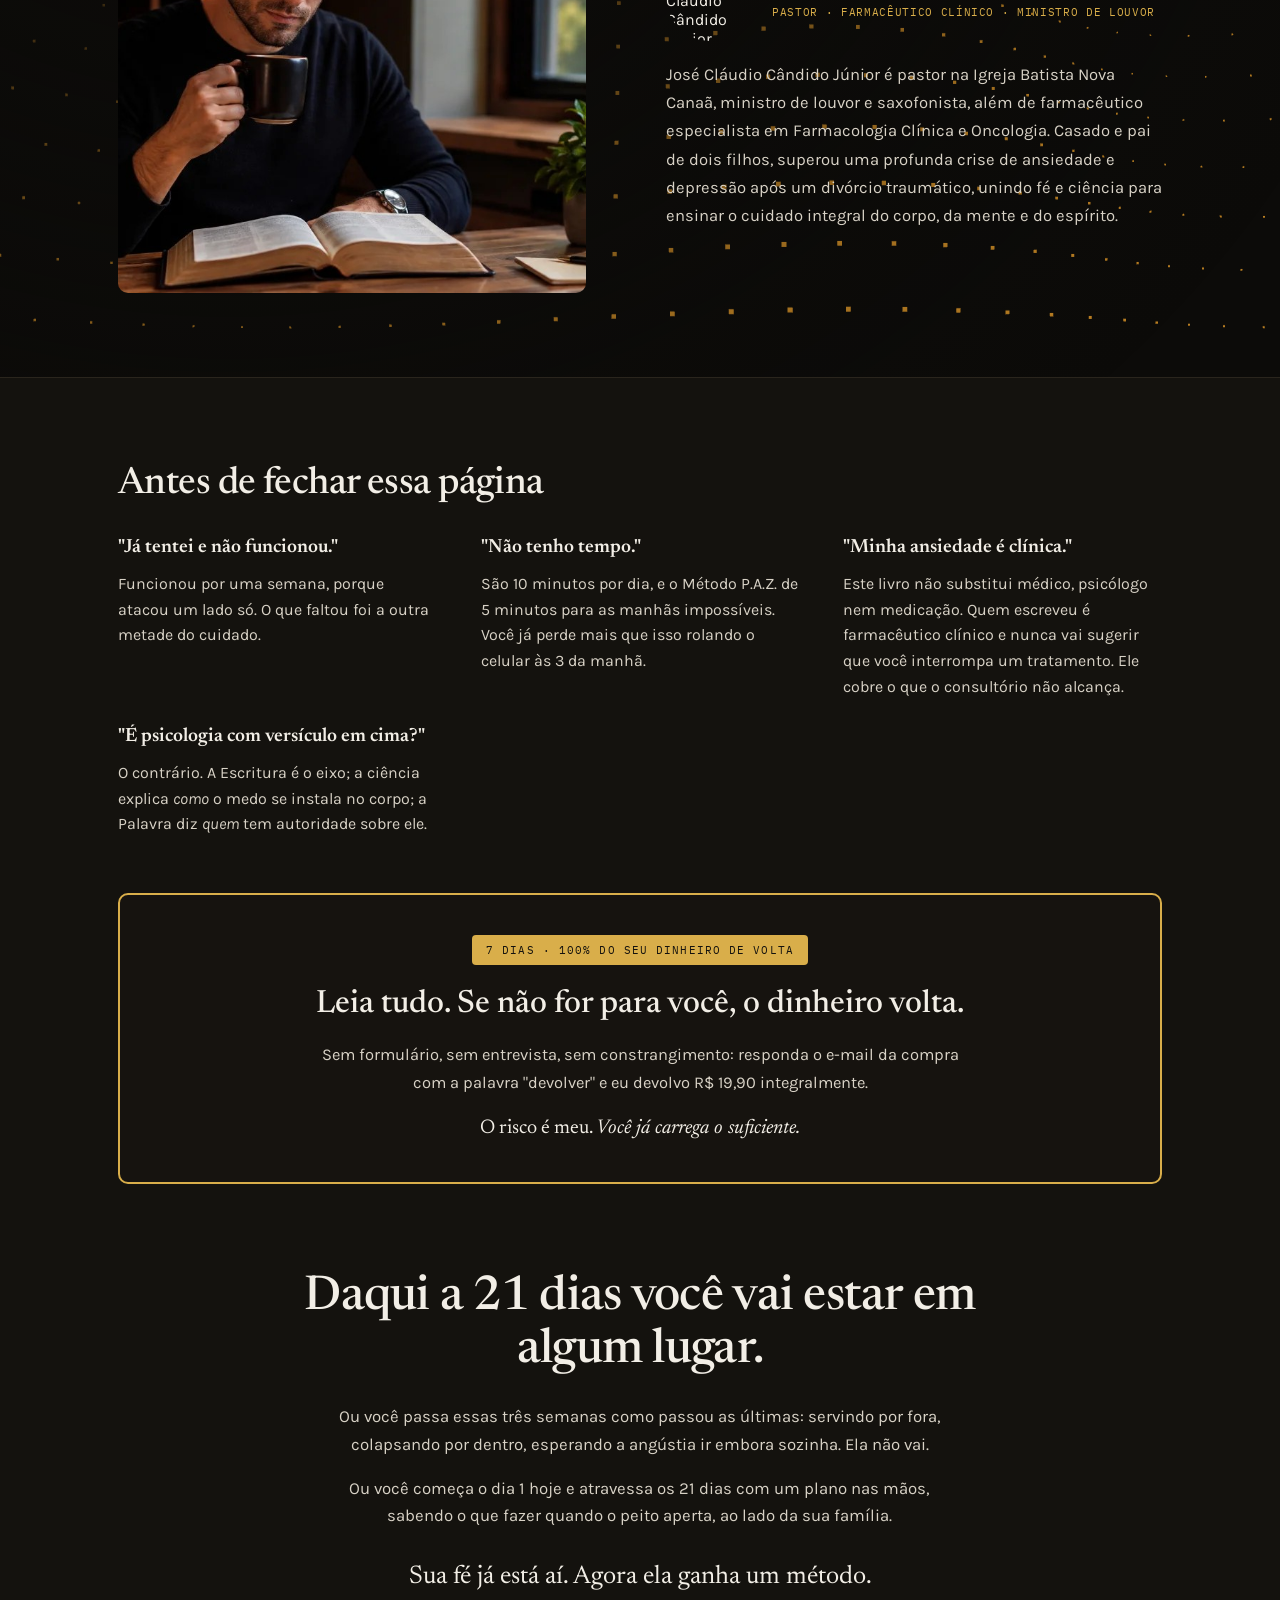
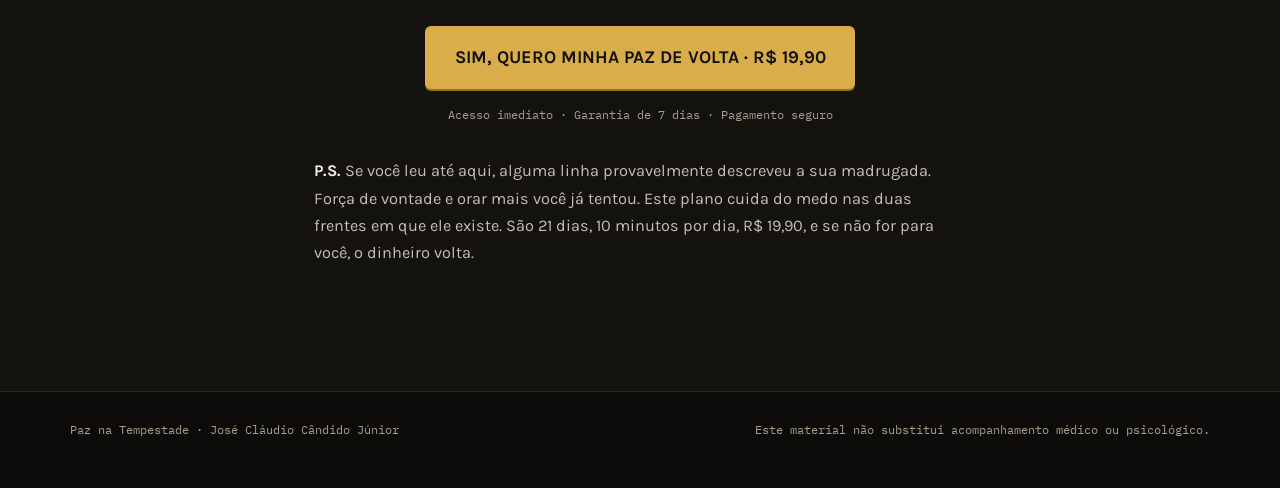
==== commit 178acae4: "Instala Meta Pixel com eventos PageView, ViewContent e InitiateCheckout Co-Authored-By: Claude Opus " ====
--- a/index.html
+++ b/index.html
@@ -17,6 +17,23 @@
 <link rel="preconnect" href="https://fonts.gstatic.com" crossorigin />
 <link href="https://fonts.googleapis.com/css2?family=Newsreader:ital,opsz,wght@0,6..72,400;0,6..72,500;0,6..72,600;1,6..72,400&amp;family=Karla:wght@400;500;600;700&amp;family=IBM+Plex+Mono:wght@400;500&amp;display=swap" rel="stylesheet" crossorigin="anonymous" />
 <link rel="stylesheet" href="style.css" />
+<!-- Meta Pixel -->
+<script>
+!function(f,b,e,v,n,t,s){if(f.fbq)return;n=f.fbq=function(){n.callMethod?
+n.callMethod.apply(n,arguments):n.queue.push(arguments)};if(!f._fbq)f._fbq=n;
+n.push=n;n.loaded=!0;n.version='2.0';n.queue=[];t=b.createElement(e);t.async=!0;
+t.src=v;s=b.getElementsByTagName(e)[0];s.parentNode.insertBefore(t,s)}(window,
+document,'script','https://connect.facebook.net/en_US/fbevents.js');
+fbq('init', '1442446967336151');
+fbq('track', 'PageView');
+fbq('track', 'ViewContent', {content_name: 'Paz na Tempestade', content_type: 'product', value: 19.90, currency: 'BRL'});
+document.addEventListener('click', function (e) {
+  var link = e.target.closest && e.target.closest('a[href*="pay.kiwify.com.br"]');
+  if (link) fbq('track', 'InitiateCheckout', {content_name: 'Paz na Tempestade', value: 19.90, currency: 'BRL'});
+});
+</script>
+<noscript><img height="1" width="1" style="display:none" src="https://www.facebook.com/tr?id=1442446967336151&ev=PageView&noscript=1" alt="" /></noscript>
+<!-- End Meta Pixel -->
 </head>
 <body>
 
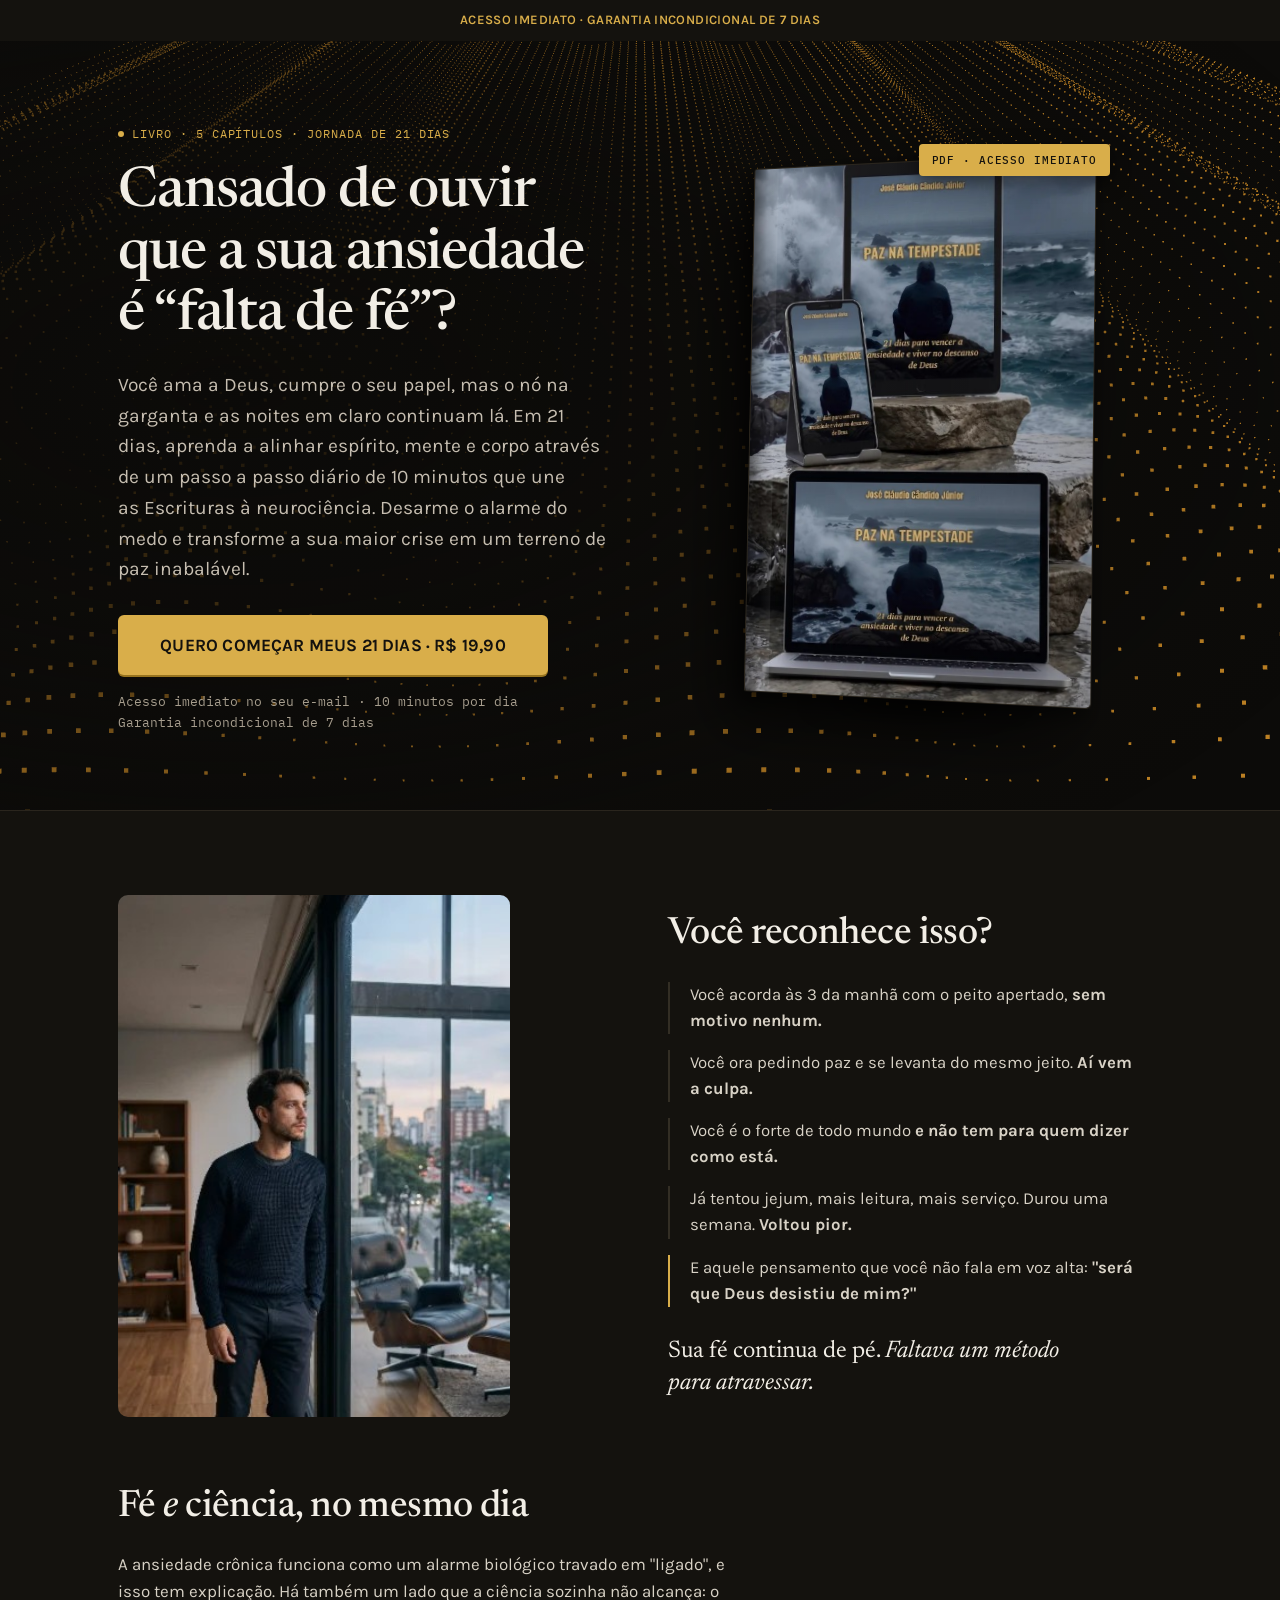
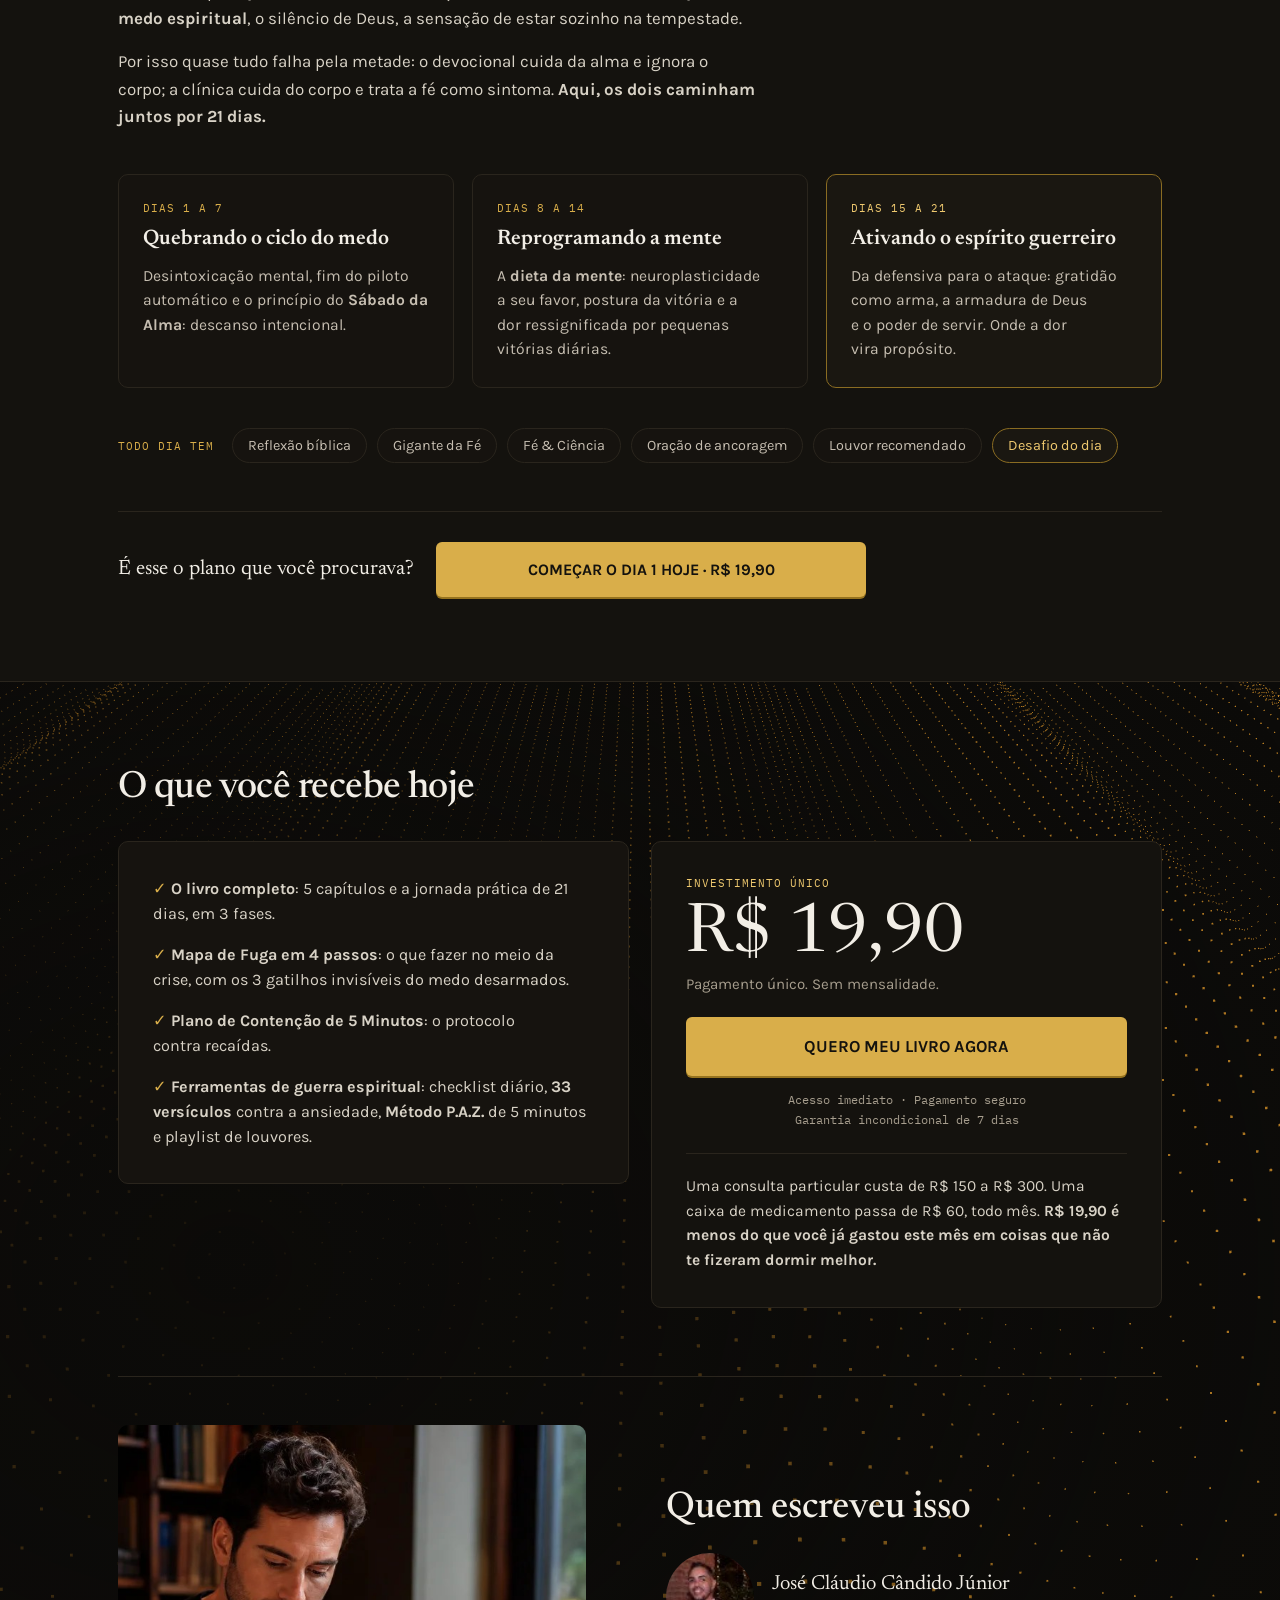
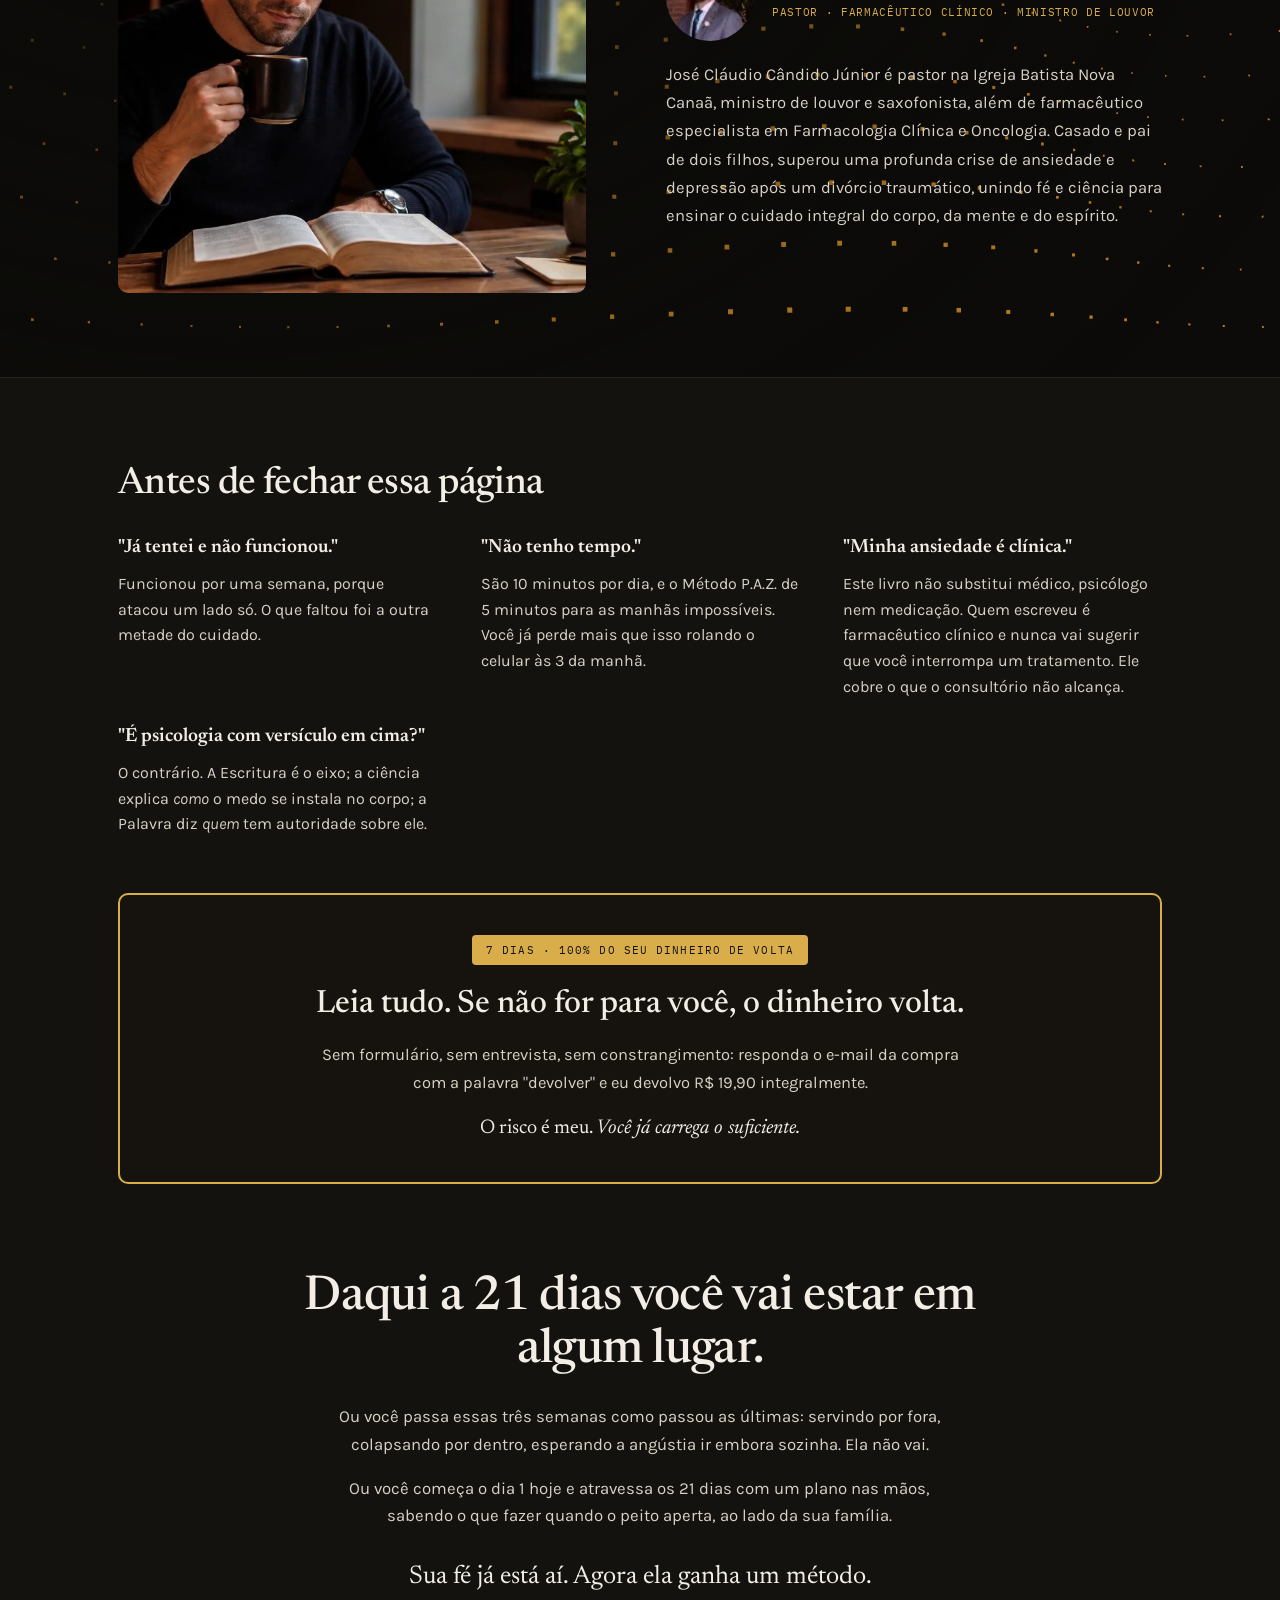
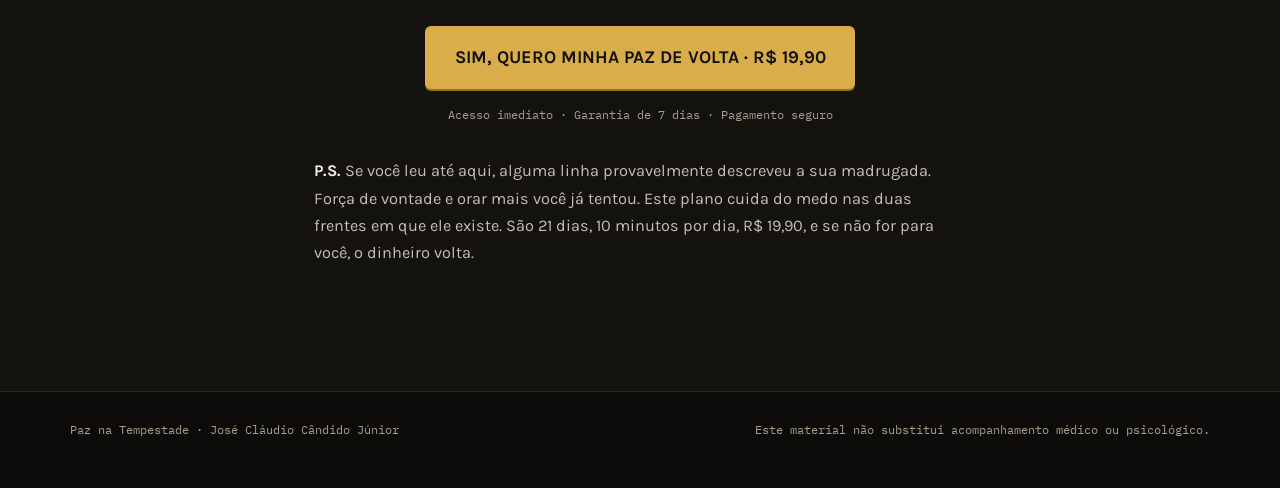
==== commit 56436748: "Corrige caminho da foto do autor Co-Authored-By: Claude Opus 5.5 <noreply@anthropic.com> Claude-Sess" ====
--- a/index.html
+++ b/index.html
@@ -169,7 +169,7 @@
         <h2 class="c74">Quem escreveu isso</h2>
         <div class="c75">
           <div class="c76">
-            <img src="img/pazt-autor-rosto.jpg" alt="Retrato de José Cláudio Cândido Júnior" loading="lazy" decoding="async" class="c77">
+            <img src="img/pazt-autor-retrato.jpg" alt="Retrato de José Cláudio Cândido Júnior" loading="lazy" decoding="async" class="c77">
           </div>
           <div>
             <div class="c78">José Cláudio Cândido Júnior</div>
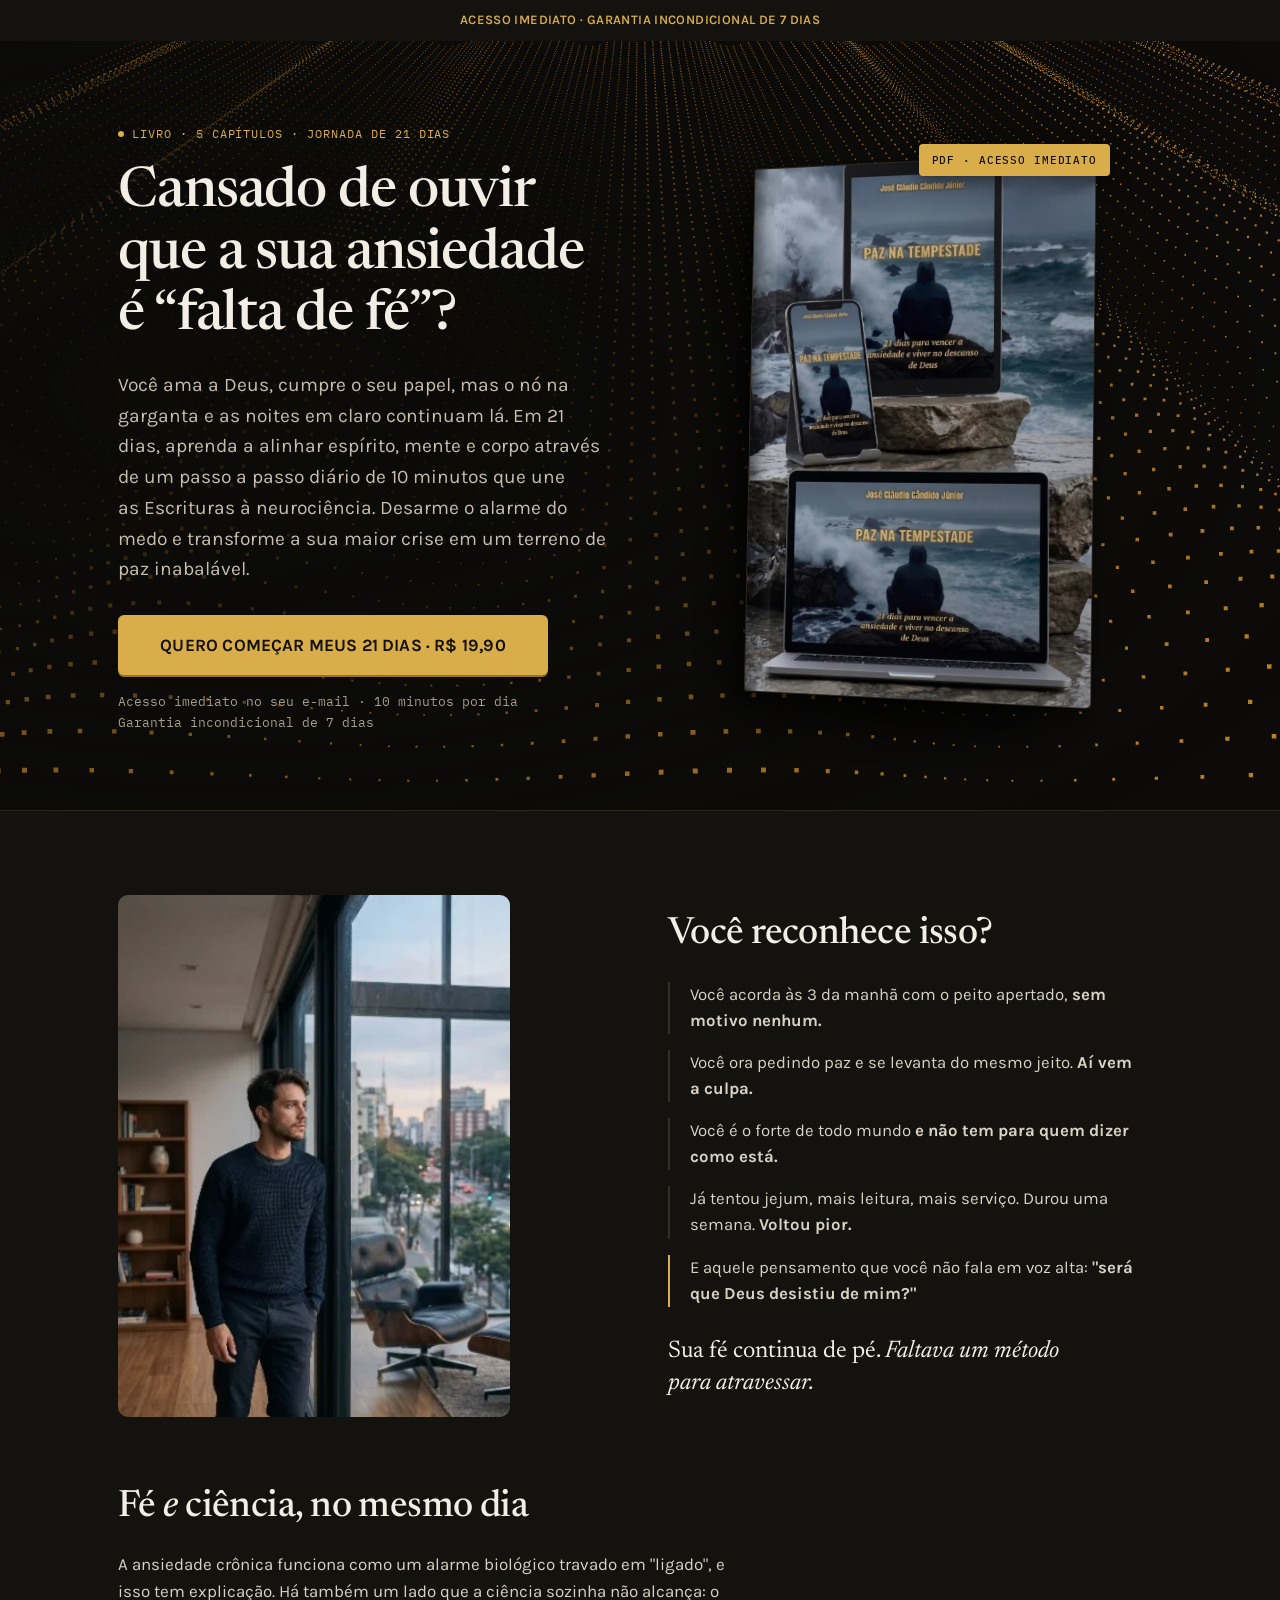
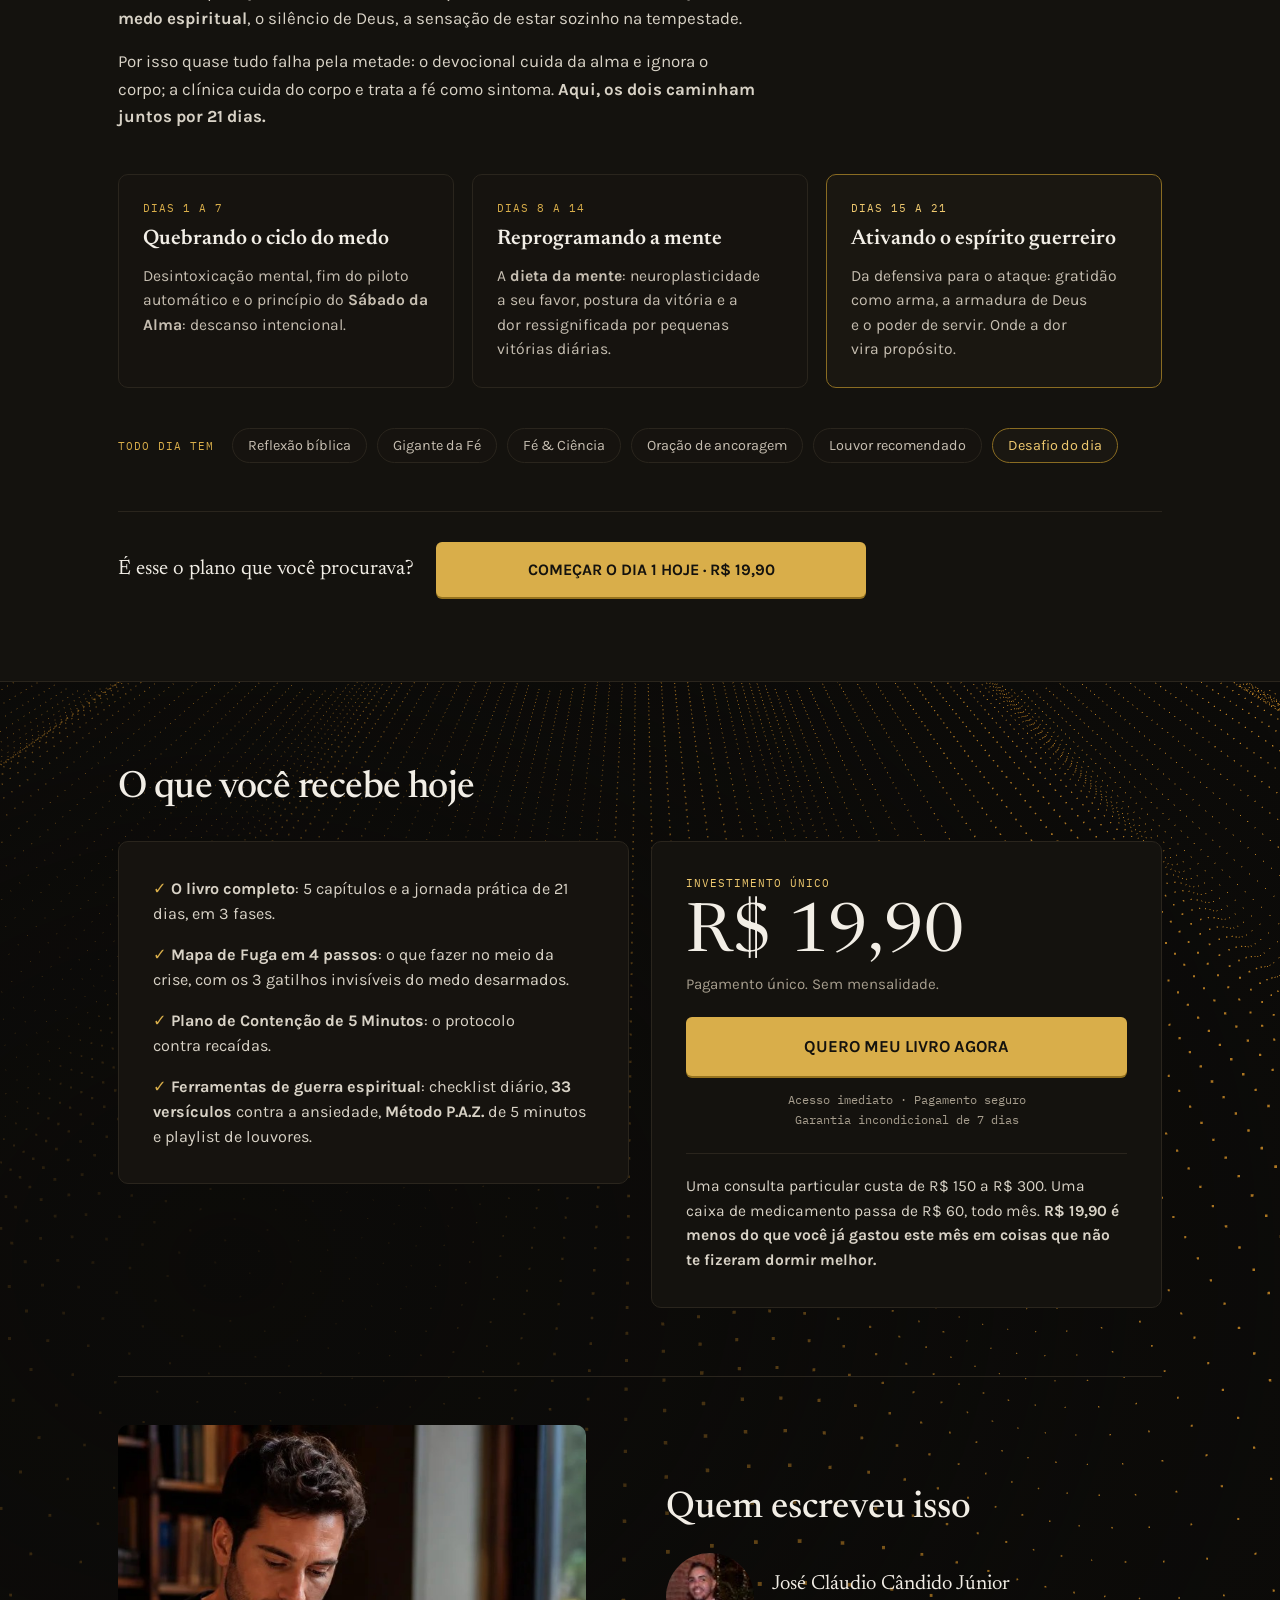
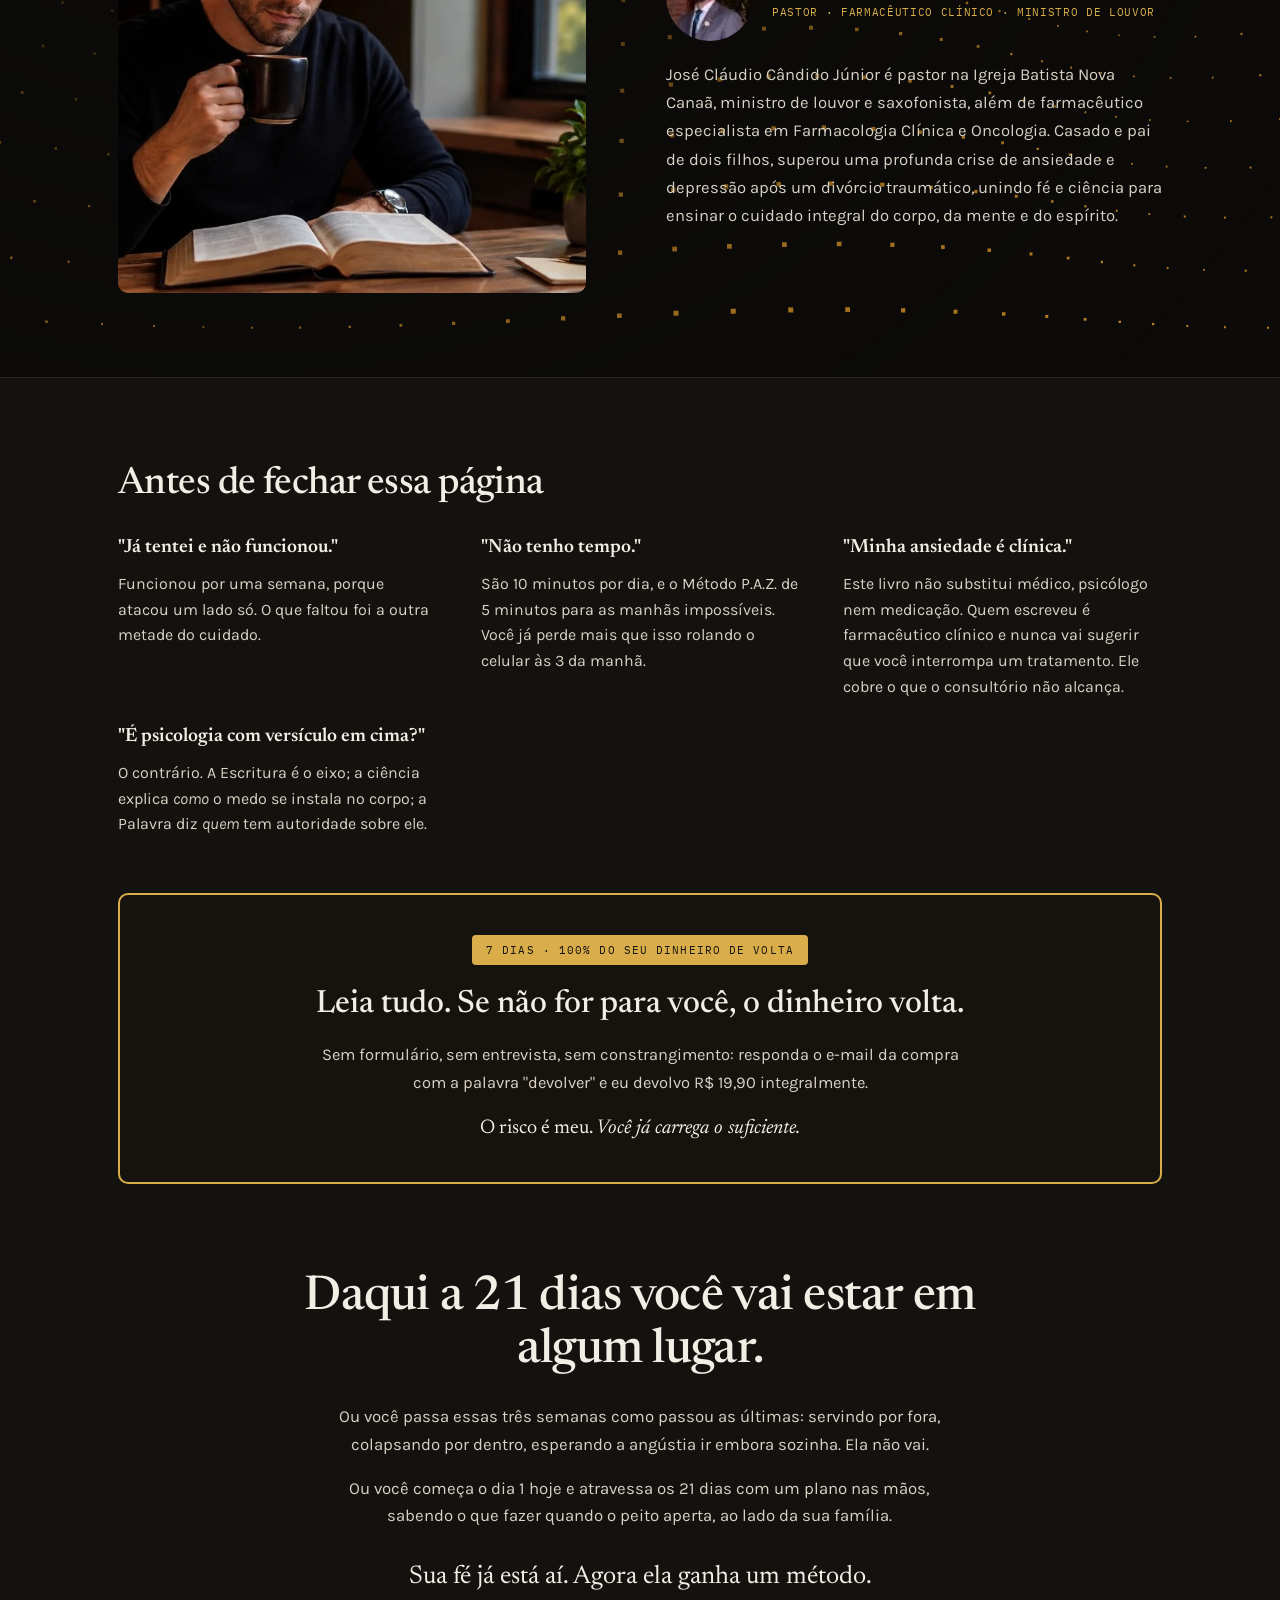
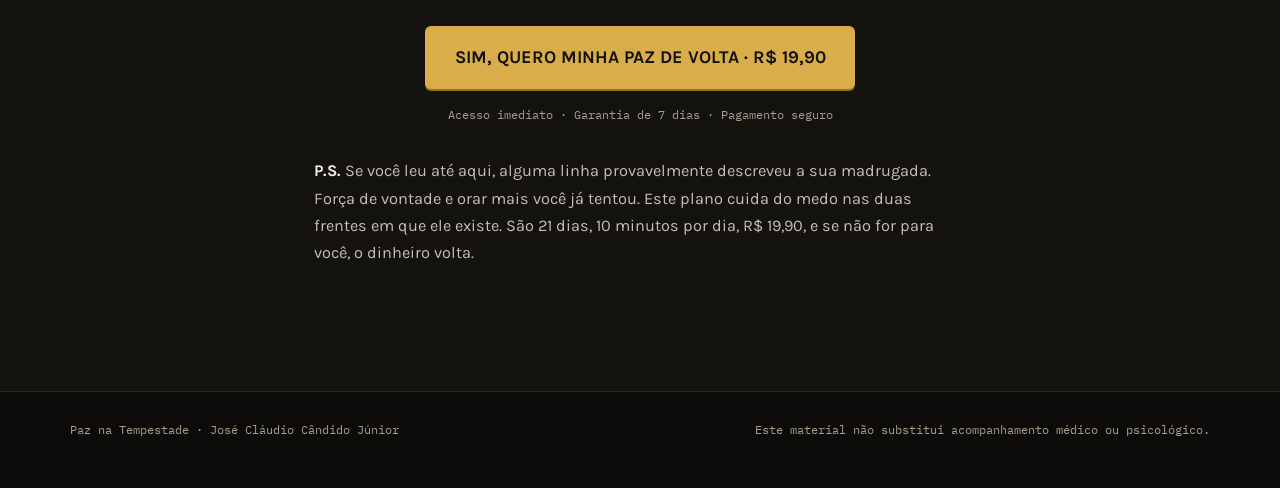
==== commit cd524192: "Adiciona Meta Pixel (PageView e InitiateCheckout) e corrige foto do autor Co-Authored-By: Claude Opu" ====
--- a/index.html
+++ b/index.html
@@ -19,21 +19,22 @@
 <link rel="stylesheet" href="style.css" />
 <!-- Meta Pixel -->
 <script>
-!function(f,b,e,v,n,t,s){if(f.fbq)return;n=f.fbq=function(){n.callMethod?
-n.callMethod.apply(n,arguments):n.queue.push(arguments)};if(!f._fbq)f._fbq=n;
-n.push=n;n.loaded=!0;n.version='2.0';n.queue=[];t=b.createElement(e);t.async=!0;
-t.src=v;s=b.getElementsByTagName(e)[0];s.parentNode.insertBefore(t,s)}(window,
-document,'script','https://connect.facebook.net/en_US/fbevents.js');
+!function(f,b,e,v,n,t,s)
+{if(f.fbq)return;n=f.fbq=function(){n.callMethod?
+n.callMethod.apply(n,arguments):n.queue.push(arguments)};
+if(!f._fbq)f._fbq=n;n.push=n;n.loaded=!0;n.version='2.0';
+n.queue=[];t=b.createElement(e);t.async=!0;
+t.src=v;s=b.getElementsByTagName(e)[0];
+s.parentNode.insertBefore(t,s)}(window, document,'script',
+'https://connect.facebook.net/en_US/fbevents.js');
 fbq('init', '1442446967336151');
 fbq('track', 'PageView');
-fbq('track', 'ViewContent', {content_name: 'Paz na Tempestade', content_type: 'product', value: 19.90, currency: 'BRL'});
 document.addEventListener('click', function (e) {
-  var link = e.target.closest && e.target.closest('a[href*="pay.kiwify.com.br"]');
-  if (link) fbq('track', 'InitiateCheckout', {content_name: 'Paz na Tempestade', value: 19.90, currency: 'BRL'});
+  if (e.target.closest('a[href*="pay.kiwify.com.br"]')) fbq('track', 'InitiateCheckout', { value: 19.90, currency: 'BRL' });
 });
 </script>
 <noscript><img height="1" width="1" style="display:none" src="https://www.facebook.com/tr?id=1442446967336151&ev=PageView&noscript=1" alt="" /></noscript>
-<!-- End Meta Pixel -->
+<!-- Fim Meta Pixel -->
 </head>
 <body>
 
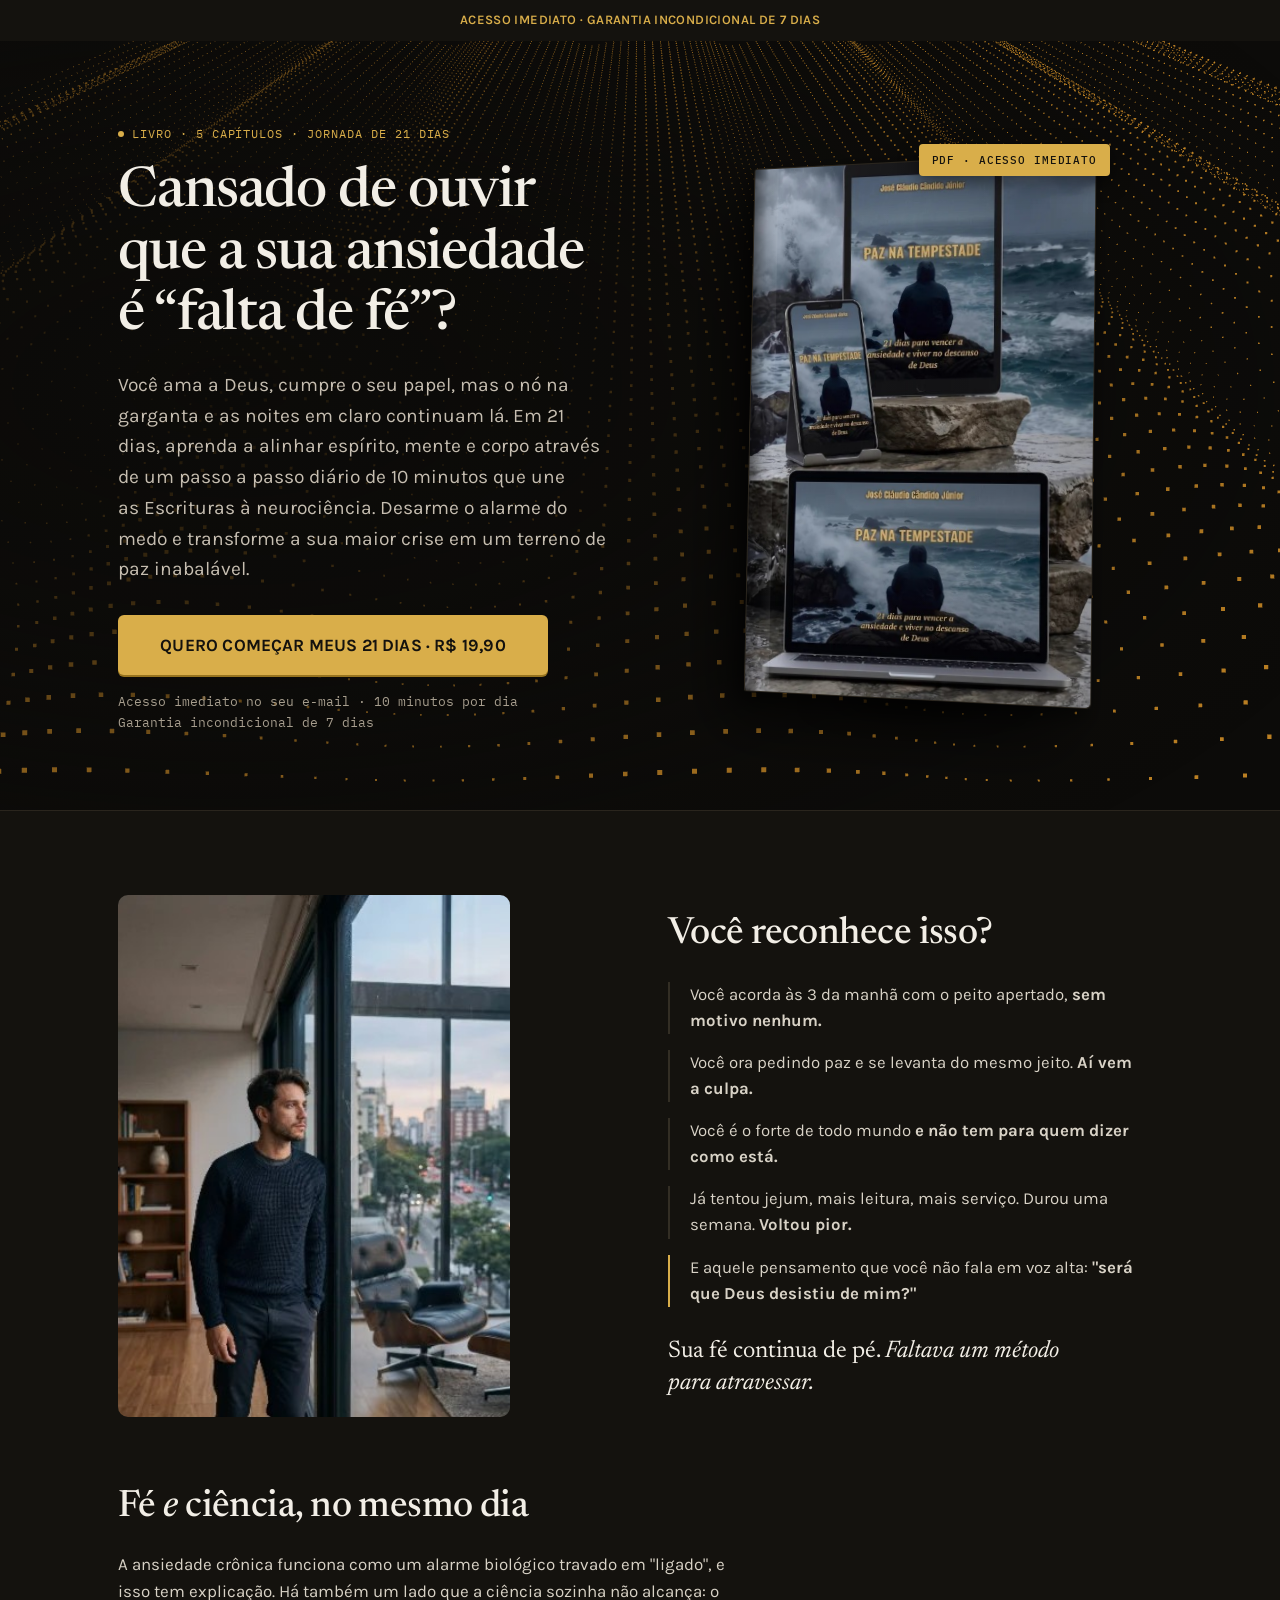
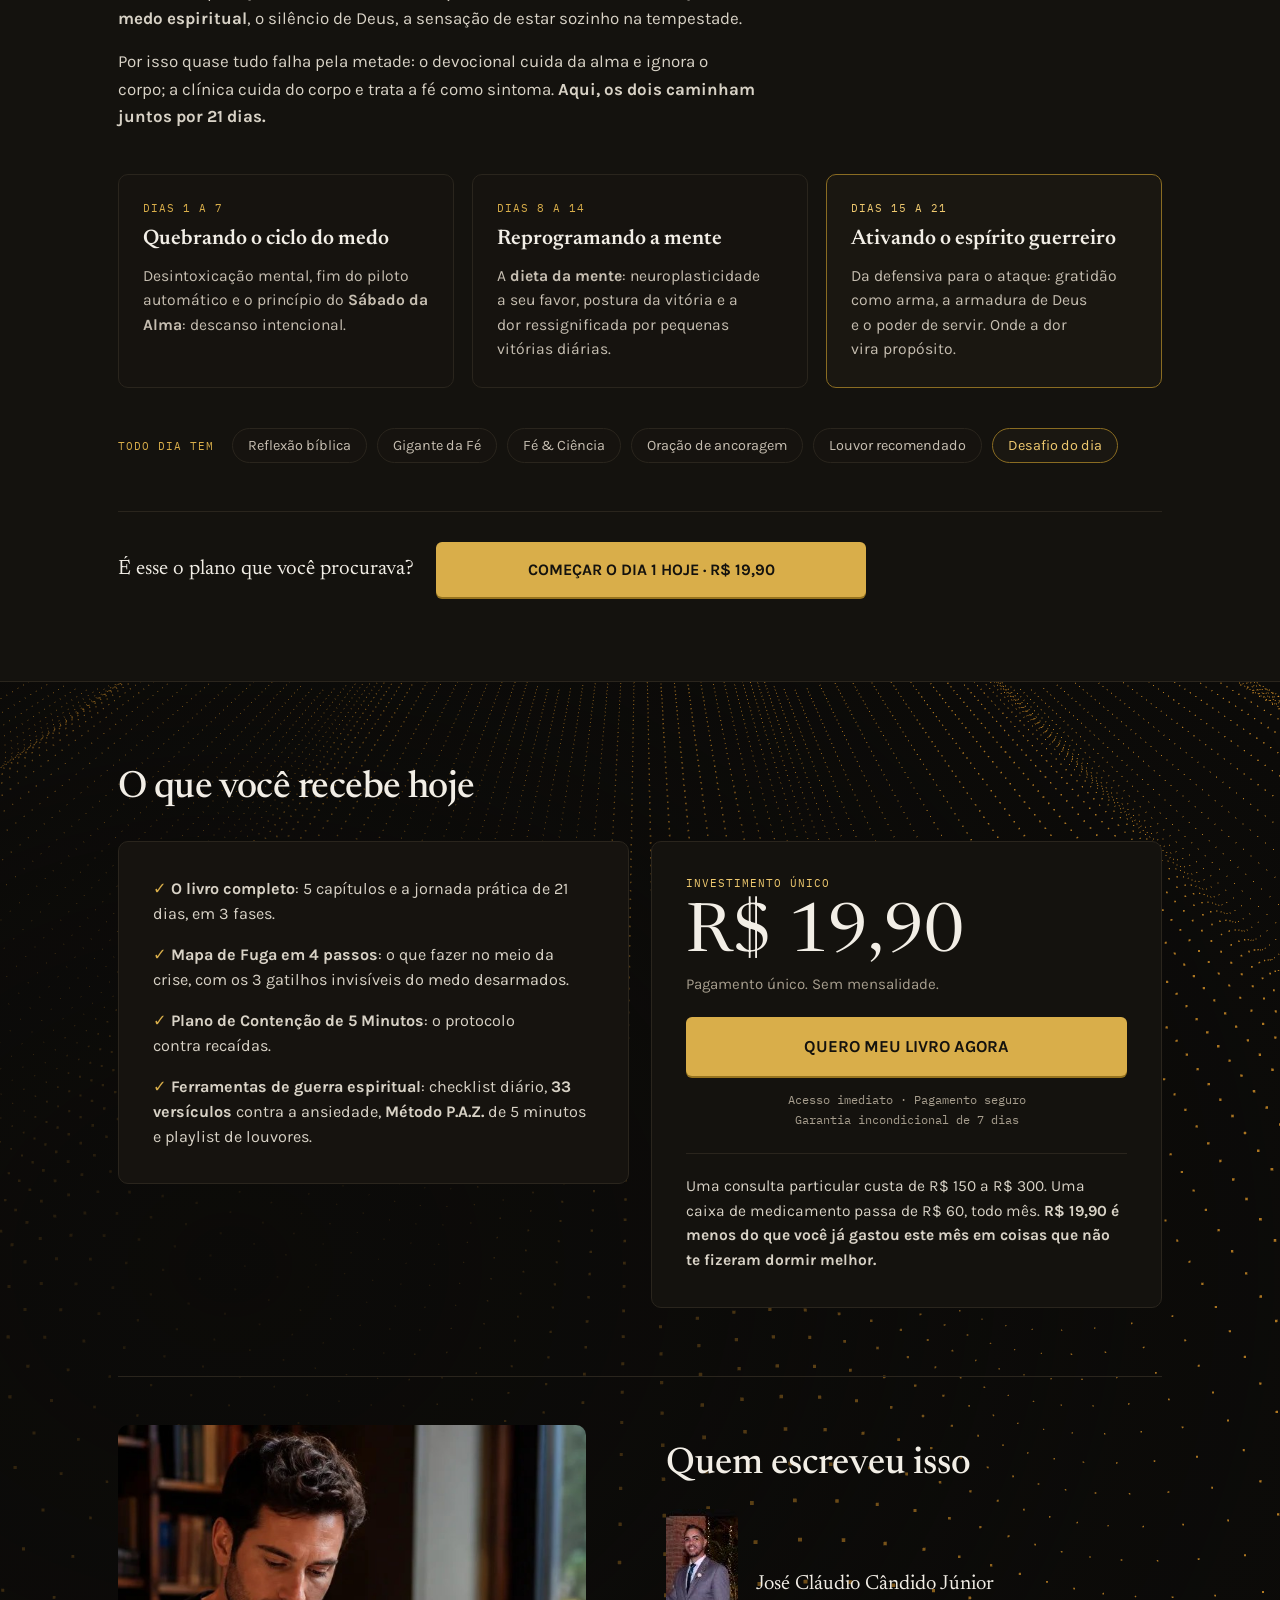
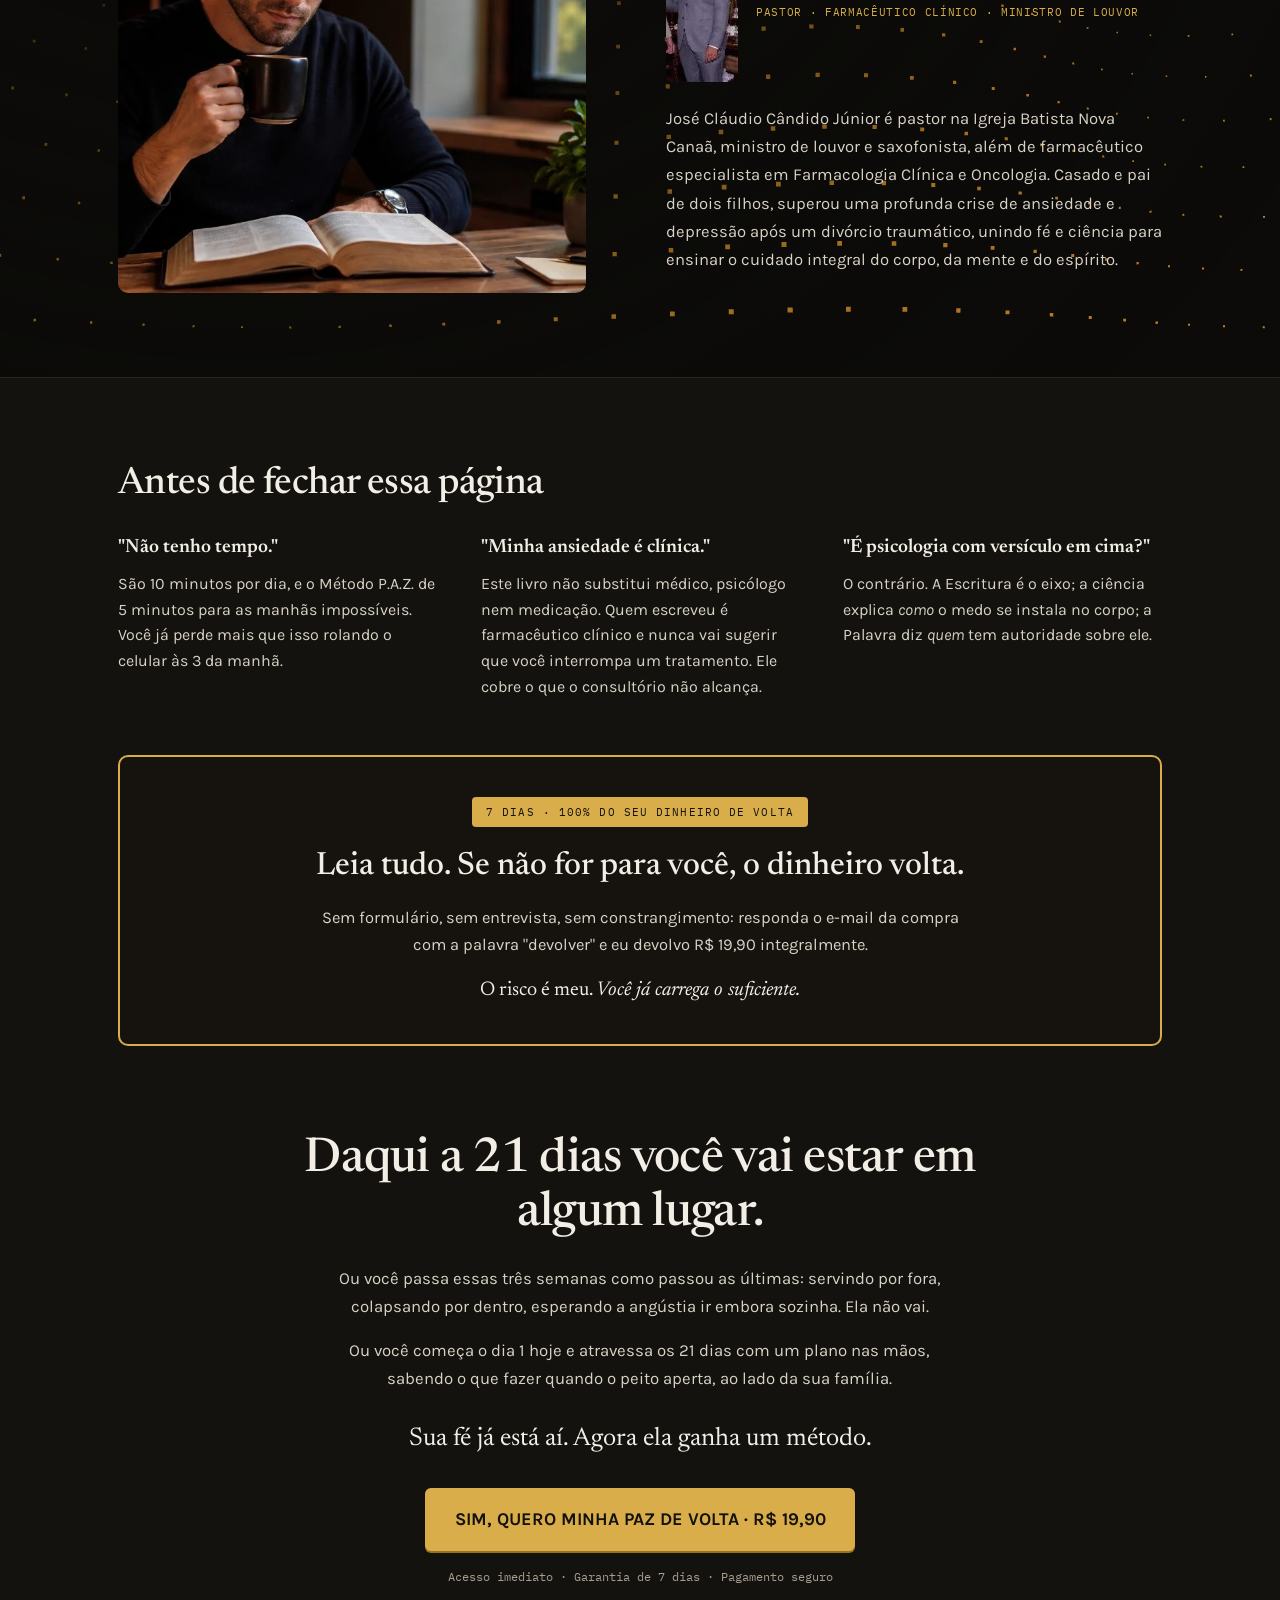
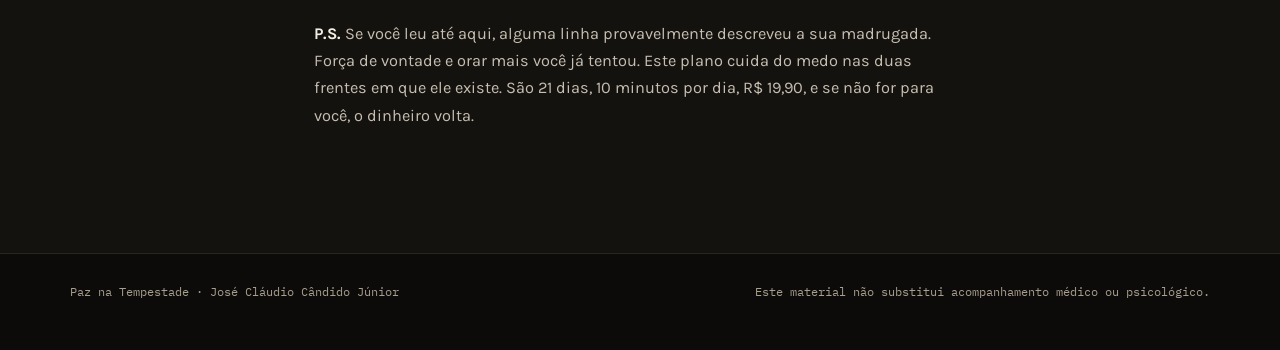
==== commit bf1b857e: "Remove objeção "Já tentei e não funcionou" e mostra a foto do autor inteira Co-Authored-By: Claude O" ====
--- a/index.html
+++ b/index.html
@@ -188,10 +188,6 @@
       <h2 class="c53">Antes de fechar essa página</h2>
       <div class="c82">
         <div>
-          <h3 class="c83">"Já tentei e não funcionou."</h3>
-          <p class="c84">Funcionou por uma semana, porque atacou um lado só. O que faltou foi a outra metade do cuidado.</p>
-        </div>
-        <div>
           <h3 class="c83">"Não tenho tempo."</h3>
           <p class="c84">São 10 minutos por dia, e o Método P.A.Z. de 5 minutos para as manhãs impossíveis. Você já perde mais que isso rolando o celular às 3 da manhã.</p>
         </div>
--- a/style.css
+++ b/style.css
@@ -83,8 +83,8 @@
 .c73 { min-width: 0; position: relative; aspect-ratio: 1 / 1; max-height: 52vh; border-radius: 10px; overflow: hidden; }
 .c74 { font-family: Newsreader, Georgia, serif; font-weight: 500; font-size: clamp(1.5rem, 6vw, 2.3rem); line-height: 1.18; margin: 0 0 22px; }
 .c75 { display: flex; align-items: center; gap: 18px; margin-bottom: 20px; }
-.c76 { position: relative; width: 88px; height: 88px; flex: 0 0 88px; border-radius: 50%; overflow: hidden; }
-.c77 { position:absolute; inset:0; width:100%; height:100%; object-fit:cover; object-position:50% 8%; display:block; }
+.c76 { position: relative; width: 72px; flex: 0 0 72px; aspect-ratio: 72 / 176; border-radius: 10px; overflow: hidden; }
+.c77 { position:absolute; inset:0; width:100%; height:100%; object-fit:contain; display:block; }
 .c78 { font-family: Newsreader, Georgia, serif; font-size: 1.28rem; line-height: 1.2; }
 .c79 { font-family: 'IBM Plex Mono', monospace; font-size: 11px; letter-spacing: 0.06em; text-transform: uppercase; color: #D9AE4A; line-height: 1.7; margin-top: 7px; }
 .c80 { margin: 0; font-size: 1.04rem; line-height: 1.7; color: #D8D2C6; }
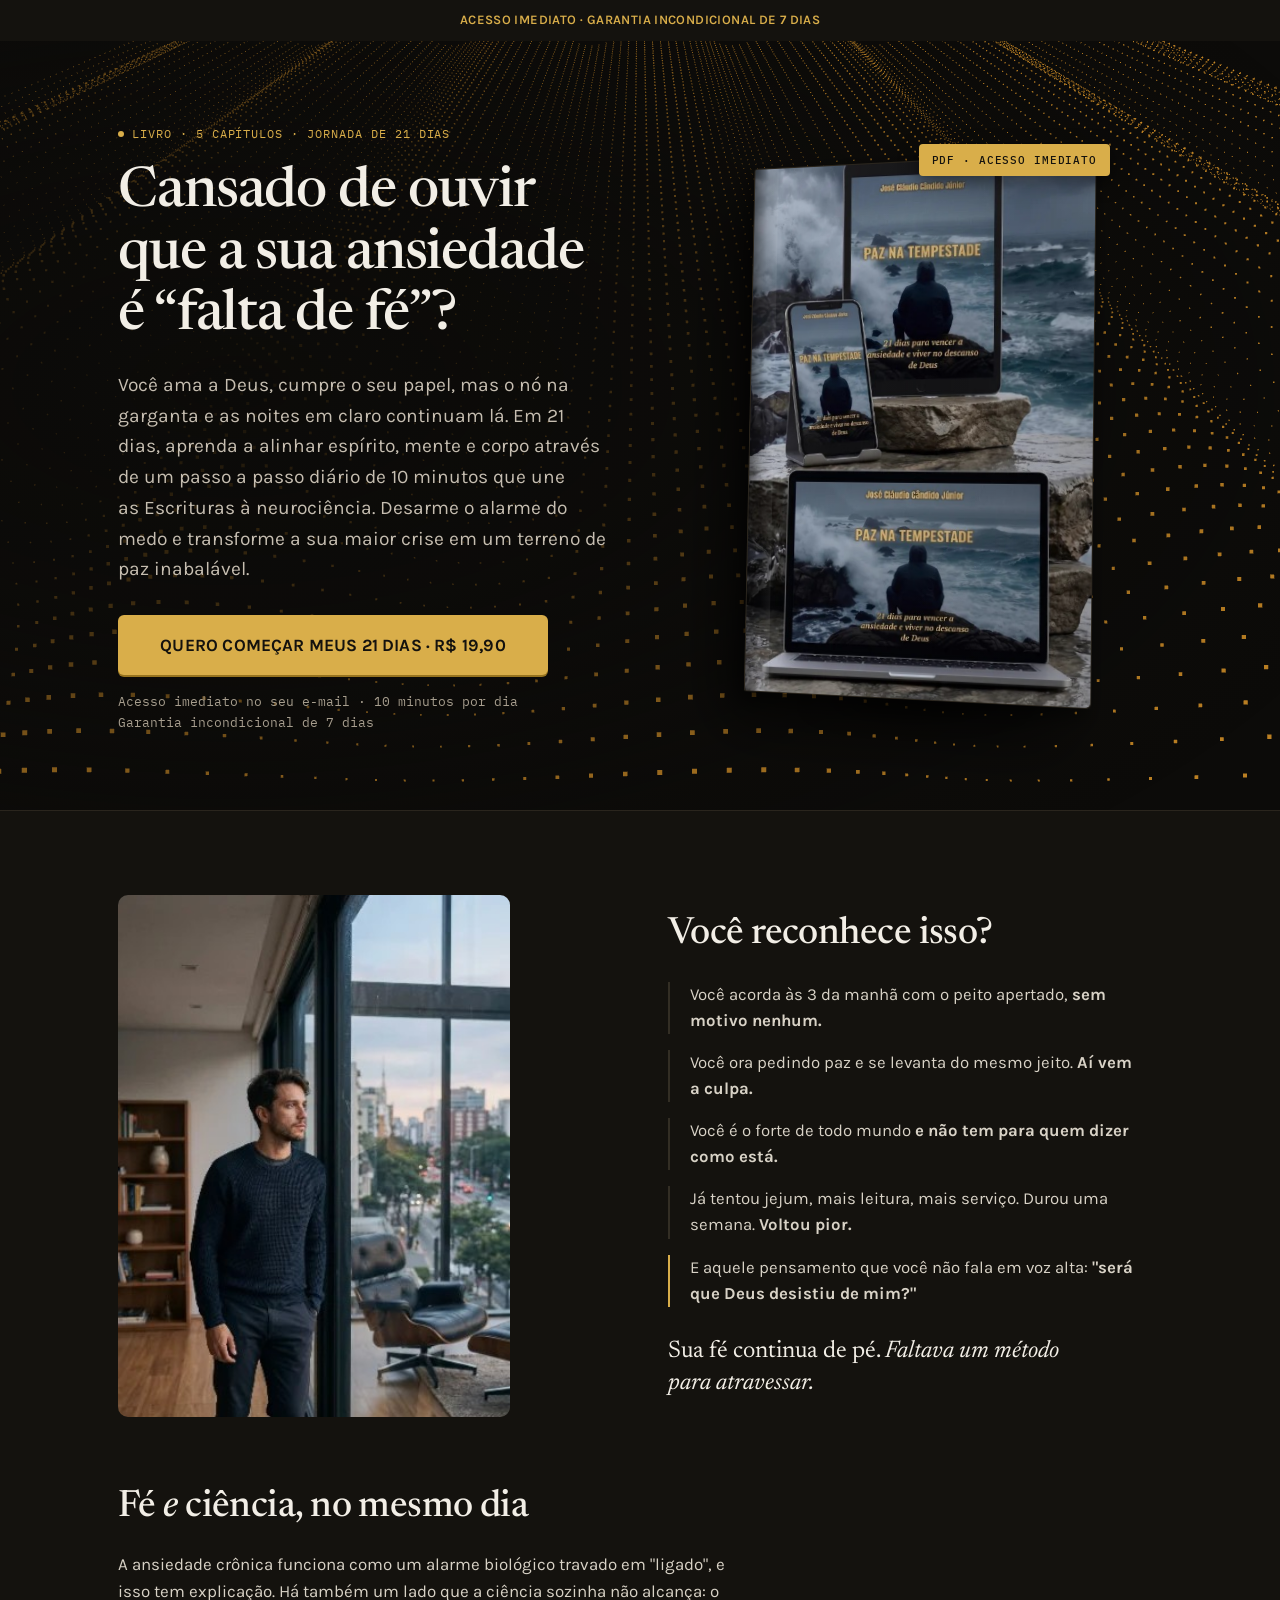
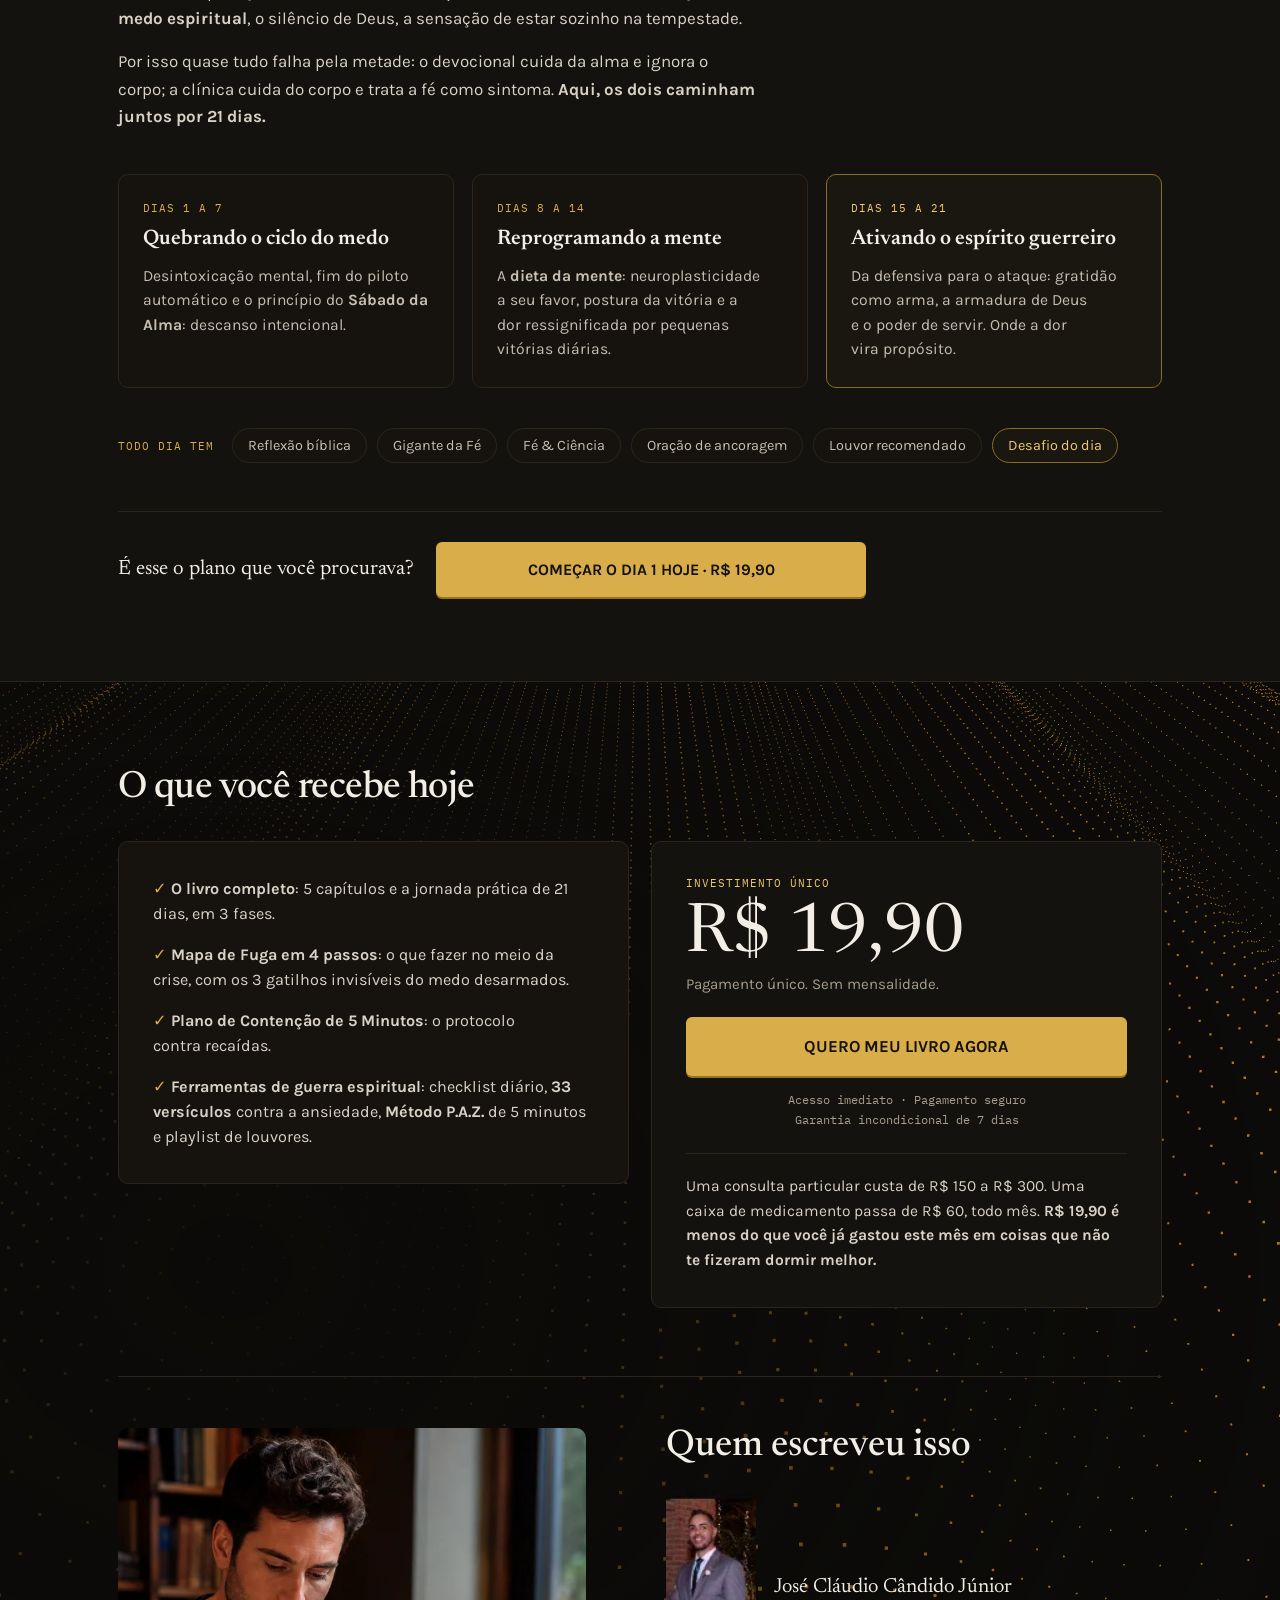
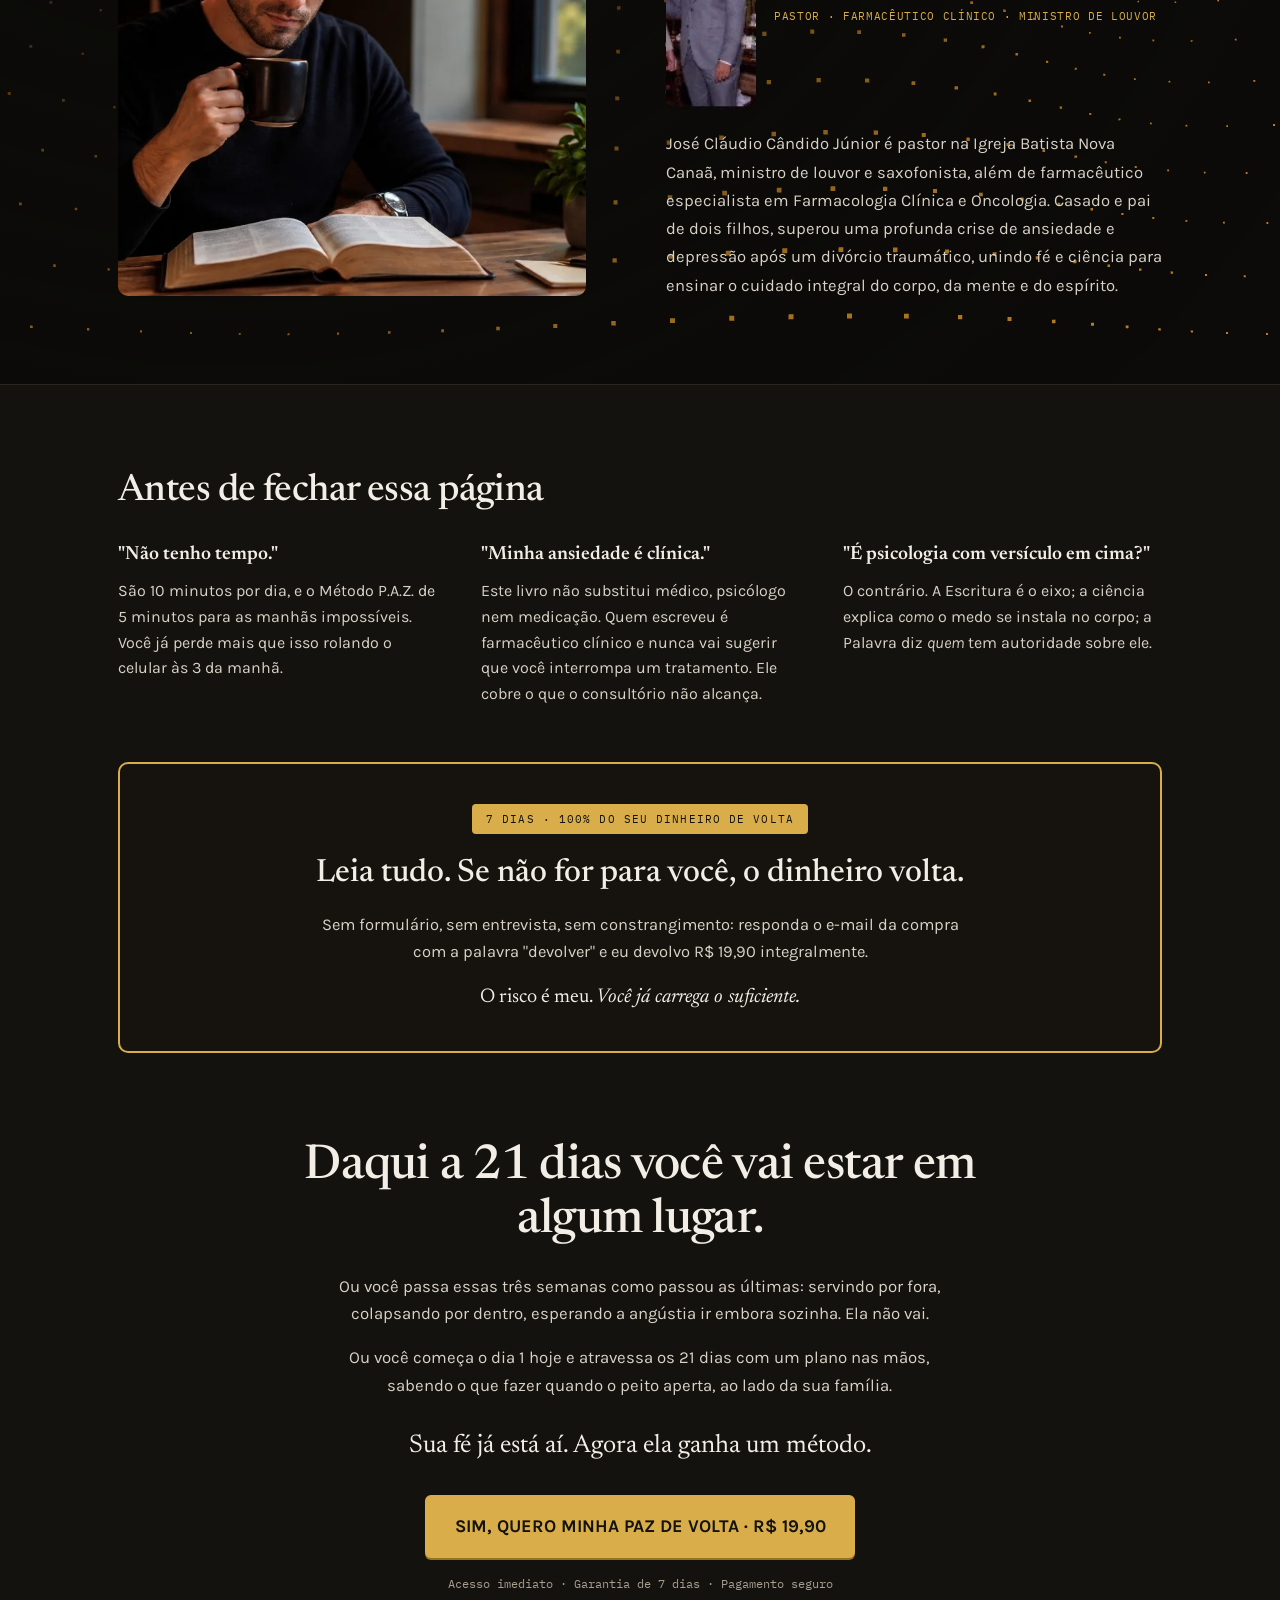
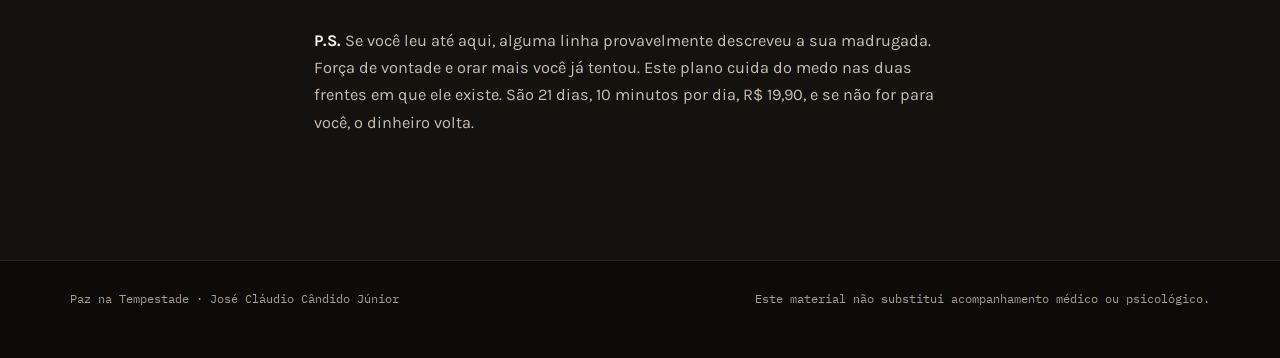
==== commit c5b72029: "Foto do autor inteira mesmo com style.css antigo no servidor Co-Authored-By: Claude Opus 5.5 <norepl" ====
--- a/index.html
+++ b/index.html
@@ -16,7 +16,7 @@
 <link rel="preconnect" href="https://fonts.googleapis.com" />
 <link rel="preconnect" href="https://fonts.gstatic.com" crossorigin />
 <link href="https://fonts.googleapis.com/css2?family=Newsreader:ital,opsz,wght@0,6..72,400;0,6..72,500;0,6..72,600;1,6..72,400&amp;family=Karla:wght@400;500;600;700&amp;family=IBM+Plex+Mono:wght@400;500&amp;display=swap" rel="stylesheet" crossorigin="anonymous" />
-<link rel="stylesheet" href="style.css" />
+<link rel="stylesheet" href="style.css?v=2" />
 <!-- Meta Pixel -->
 <script>
 !function(f,b,e,v,n,t,s)
@@ -169,8 +169,8 @@
       <div class="c8">
         <h2 class="c74">Quem escreveu isso</h2>
         <div class="c75">
-          <div class="c76">
-            <img src="img/pazt-autor-retrato.jpg" alt="Retrato de José Cláudio Cândido Júnior" loading="lazy" decoding="async" class="c77">
+          <div class="c76" style="width:90px;height:220px;flex:0 0 90px;border-radius:10px;overflow:hidden;position:relative">
+            <img src="img/pazt-autor-retrato.jpg?v=2" alt="Retrato de José Cláudio Cândido Júnior" width="72" height="176" loading="lazy" decoding="async" class="c77" style="position:absolute;inset:0;width:100%;height:100%;object-fit:contain;object-position:50% 50%;display:block">
           </div>
           <div>
             <div class="c78">José Cláudio Cândido Júnior</div>
--- a/style.css
+++ b/style.css
@@ -83,7 +83,7 @@
 .c73 { min-width: 0; position: relative; aspect-ratio: 1 / 1; max-height: 52vh; border-radius: 10px; overflow: hidden; }
 .c74 { font-family: Newsreader, Georgia, serif; font-weight: 500; font-size: clamp(1.5rem, 6vw, 2.3rem); line-height: 1.18; margin: 0 0 22px; }
 .c75 { display: flex; align-items: center; gap: 18px; margin-bottom: 20px; }
-.c76 { position: relative; width: 72px; flex: 0 0 72px; aspect-ratio: 72 / 176; border-radius: 10px; overflow: hidden; }
+.c76 { position: relative; width: 90px; height: 220px; flex: 0 0 90px; border-radius: 10px; overflow: hidden; }
 .c77 { position:absolute; inset:0; width:100%; height:100%; object-fit:contain; display:block; }
 .c78 { font-family: Newsreader, Georgia, serif; font-size: 1.28rem; line-height: 1.2; }
 .c79 { font-family: 'IBM Plex Mono', monospace; font-size: 11px; letter-spacing: 0.06em; text-transform: uppercase; color: #D9AE4A; line-height: 1.7; margin-top: 7px; }
